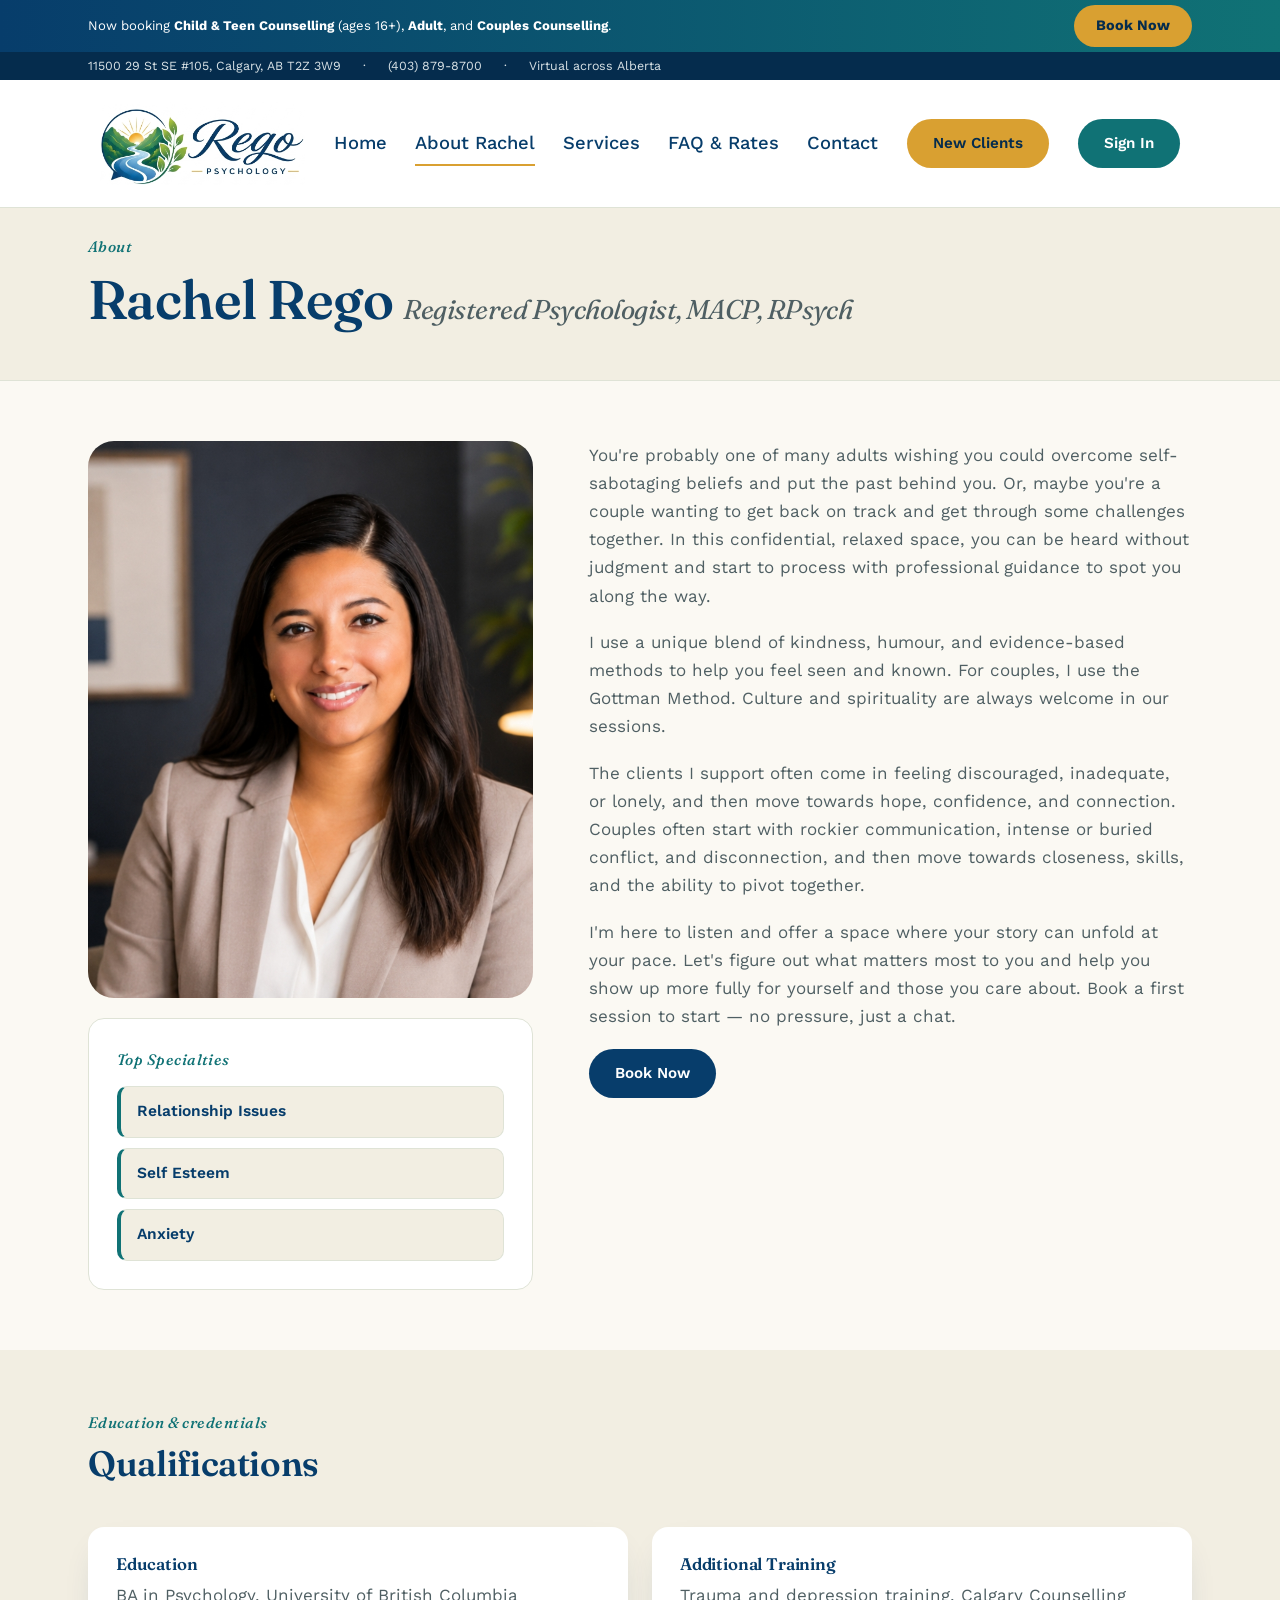
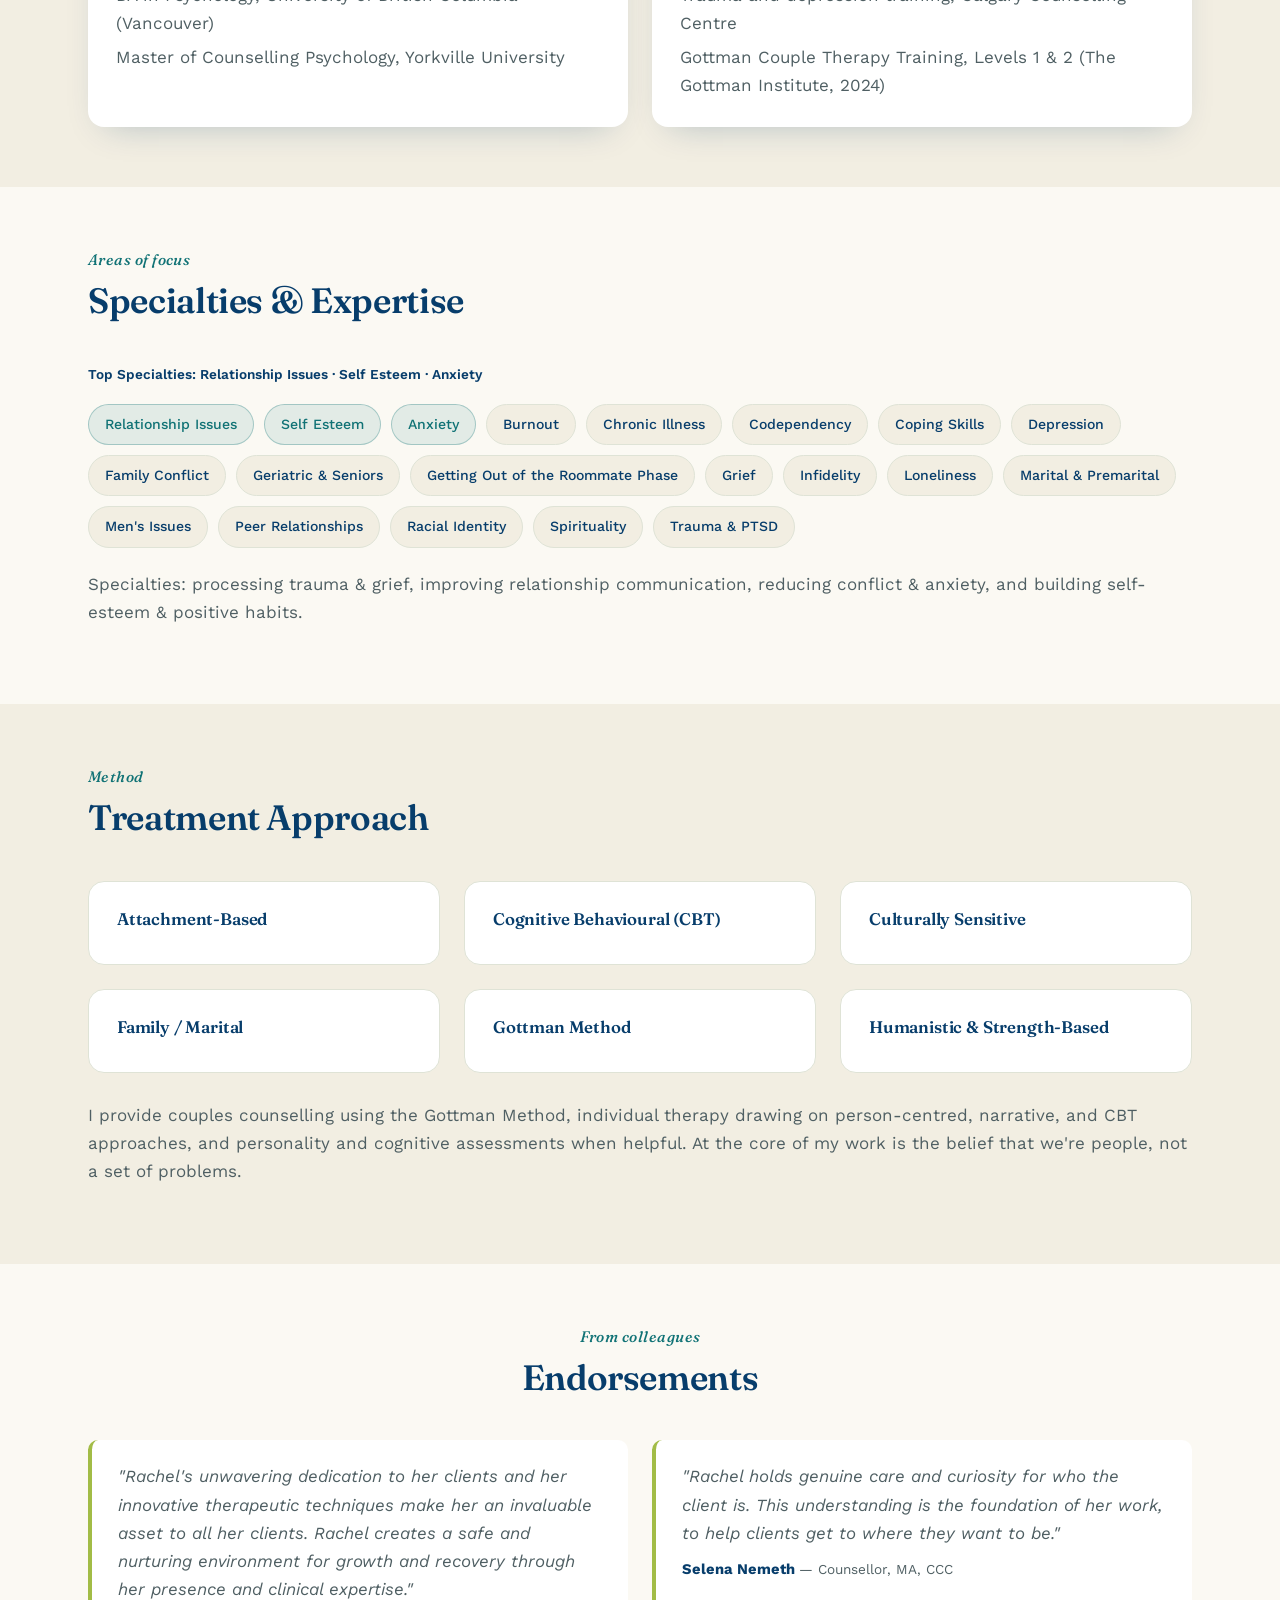
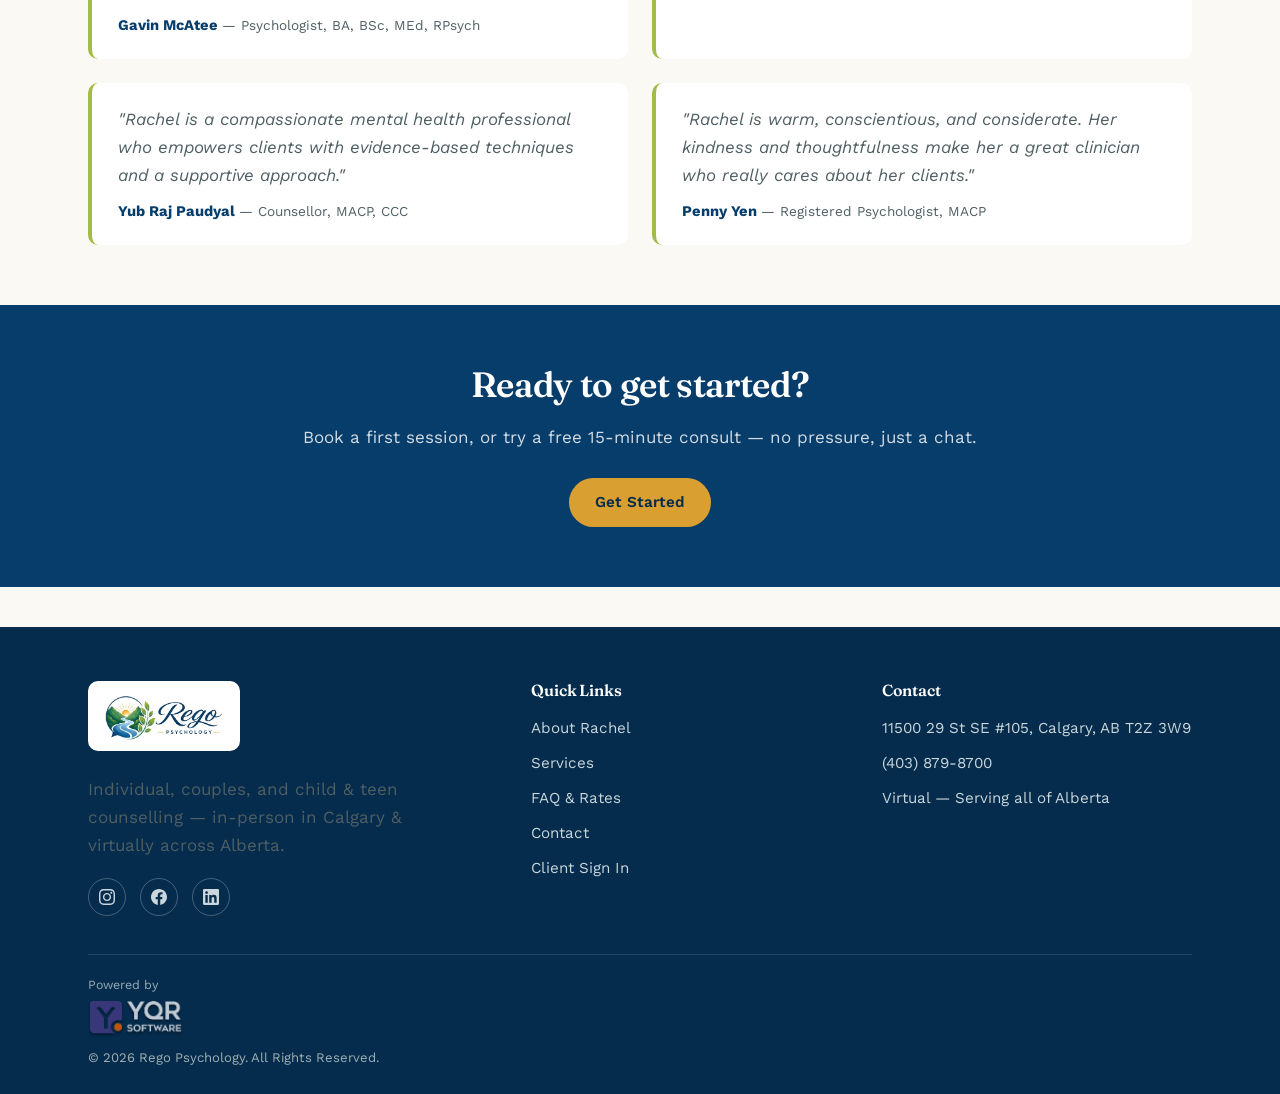
==== about.html @ 2c8594eb "Update About Rachel photo to new headshot" ====
﻿<!DOCTYPE html>
<html lang="en">
<head>
<meta charset="UTF-8">
<meta name="viewport" content="width=device-width, initial-scale=1.0">
<title>About Rachel Rego | Rego Psychology, Calgary</title>
<meta name="description" content="Meet Rachel Rego, Psychologist (MACP, RPsych) serving Alberta virtually — credentials, specialties, therapeutic approach, and client endorsements.">
<link rel="icon" type="image/png" sizes="32x32" href="assets-final/pego-monogram.png">
<link rel="apple-touch-icon" href="assets-final/pego-monogram.png">
<link rel="preconnect" href="https://fonts.googleapis.com">
<link href="https://fonts.googleapis.com/css2?family=Fraunces:ital,opsz,wght@0,9..144,300..700;1,9..144,400..600&family=Work+Sans:wght@400;500;600;700&display=swap" rel="stylesheet">
<link rel="stylesheet" href="styles.css">
</head>
<body>

<div class="book-bar">
  <div class="wrap">
    <span class="msg">Now booking <strong>Child & Teen Counselling</strong> (ages 16+), <strong>Adult</strong>, and <strong>Couples Counselling</strong>.</span>
    <a class="book-now" href="https://regopsychology.janeapp.com/#/child-teen-counselling" target="_blank" rel="noopener">Book Now</a>
  </div>
</div>

<div class="topbar">
  <div class="wrap">
    <div class="topbar-links">
      <span>11500 29 St SE #105, Calgary, AB T2Z 3W9</span><span>&middot;</span><span>(403) 879-8700</span><span>&middot;</span><span>Virtual across Alberta</span>
    </div>
  </div>
</div>

<header class="site-header">
  <div class="wrap">
    <a href="index.html"><img src="assets-final/logo-1.png" alt="Rego Psychology" class="logo-img"></a>
    <nav class="main-nav">
      <a href="index.html">Home</a>
      <a href="about.html" class="active">About Rachel</a>
      <a href="services.html">Services</a>
      <a href="faq.html">FAQ &amp; Rates</a>
      <a href="contact.html">Contact</a>
    </nav>
    <button class="hamburger" id="hamburger" aria-label="Open menu" aria-expanded="false"><span></span><span></span><span></span></button>
    <a href="https://regopsychology.janeapp.com/#/free-meet-greet" target="_blank" rel="noopener" class="btn btn-gold">New Clients</a>
    <a href="https://regopsychology.janeapp.com/login" target="_blank" rel="noopener" class="btn btn-teal">Sign In</a>
  </div>
<div class="mobile-menu" id="mobile-menu">
  <nav class="mobile-nav">
    <a href="index.html">Home</a>
    <a href="about.html" class="active">About Rachel</a>
    <a href="services.html">Services</a>
    <a href="faq.html">FAQ &amp; Rates</a>
    <a href="contact.html">Contact</a>
    <a href="https://regopsychology.janeapp.com/#/free-meet-greet" target="_blank" rel="noopener" class="btn btn-gold mobile-book">New Clients</a>
    <a href="https://regopsychology.janeapp.com/login" target="_blank" rel="noopener" class="btn btn-teal mobile-book">Sign In</a>
  </nav>
</div></header>

<section class="page-hero">
  <div class="wrap">
    <span class="eyebrow">About</span>
    <h1>Rachel Rego <span style="font-style: italic; font-weight: 400; font-size: 0.5em; color: var(--ink-soft);">Registered Psychologist, MACP, RPsych</span></h1>
  </div>
</section>

<section>
  <div class="wrap">
    <div class="about-grid" style="display: grid; grid-template-columns: 0.85fr 1.15fr; gap: 56px; align-items: start;">
      <div>
        <div class="hero-photo" style="aspect-ratio: 4/5;"><img src="assets-final/rachelheadshot.jpeg" alt="Rachel Rego, Psychologist"></div>
        <div class="card specialty-card" style="margin-top: 20px;">
          <p class="eyebrow" style="margin-bottom: 14px;">Top Specialties</p>
          <div class="specialty-list">
            <div class="specialty-item">Relationship Issues</div>
            <div class="specialty-item">Self Esteem</div>
            <div class="specialty-item">Anxiety</div>
          </div>
        </div>
      </div>
      <div>
        <p>You're probably one of many adults wishing you could overcome self-sabotaging beliefs and put the past behind you. Or, maybe you're a couple wanting to get back on track and get through some challenges together. In this confidential, relaxed space, you can be heard without judgment and start to process with professional guidance to spot you along the way.</p>
        <p>I use a unique blend of kindness, humour, and evidence-based methods to help you feel seen and known. For couples, I use the Gottman Method. Culture and spirituality are always welcome in our sessions.</p>
        <p>The clients I support often come in feeling discouraged, inadequate, or lonely, and then move towards hope, confidence, and connection. Couples often start with rockier communication, intense or buried conflict, and disconnection, and then move towards closeness, skills, and the ability to pivot together.</p>
        <p>I'm here to listen and offer a space where your story can unfold at your pace. Let's figure out what matters most to you and help you show up more fully for yourself and those you care about. Book a first session to start — no pressure, just a chat.</p>
        <a href="https://regopsychology.janeapp.com/#/free-meet-greet" target="_blank" rel="noopener" class="btn btn-navy">Book Now</a>
      </div>
    </div>
  </div>
</section>

<section class="tint">
  <div class="wrap">
    <div class="section-head">
      <span class="eyebrow">Education &amp; credentials</span>
      <h2>Qualifications</h2>
    </div>
    <div class="grid cols-2">
      <div class="card shadow">
        <h3 style="font-size: 1.05rem;">Education</h3>
        <p style="margin-bottom: 6px;">BA in Psychology, University of British Columbia (Vancouver)</p>
        <p style="margin-bottom: 0;">Master of Counselling Psychology, Yorkville University</p>
      </div>
      <div class="card shadow">
        <h3 style="font-size: 1.05rem;">Additional Training</h3>
        <p style="margin-bottom: 6px;">Trauma and depression training, Calgary Counselling Centre</p>
        <p style="margin-bottom: 0;">Gottman Couple Therapy Training, Levels 1 &amp; 2 (The Gottman Institute, 2024)</p>
      </div>
    </div>
  </div>
</section>

<section>
  <div class="wrap">
    <div class="section-head">
      <span class="eyebrow">Areas of focus</span>
      <h2>Specialties &amp; Expertise</h2>
    </div>
    <p class="form-note" style="margin-bottom: 18px; font-weight: 600; color: var(--navy);">Top Specialties: Relationship Issues &middot; Self Esteem &middot; Anxiety</p>
    <div class="pill-row">
      <span class="pill teal">Relationship Issues</span>
      <span class="pill teal">Self Esteem</span>
      <span class="pill teal">Anxiety</span>
      <span class="pill">Burnout</span>
      <span class="pill">Chronic Illness</span>
      <span class="pill">Codependency</span>
      <span class="pill">Coping Skills</span>
      <span class="pill">Depression</span>
      <span class="pill">Family Conflict</span>
      <span class="pill">Geriatric &amp; Seniors</span>
      <span class="pill">Getting Out of the Roommate Phase</span>
      <span class="pill">Grief</span>
      <span class="pill">Infidelity</span>
      <span class="pill">Loneliness</span>
      <span class="pill">Marital &amp; Premarital</span>
      <span class="pill">Men's Issues</span>
      <span class="pill">Peer Relationships</span>
      <span class="pill">Racial Identity</span>
      <span class="pill">Spirituality</span>
      <span class="pill">Trauma &amp; PTSD</span>
    </div>
    <p style="margin-top: 22px;">Specialties: processing trauma &amp; grief, improving relationship communication, reducing conflict &amp; anxiety, and building self-esteem &amp; positive habits.</p>
  </div>
</section>

<section class="tint">
  <div class="wrap">
    <div class="section-head">
      <span class="eyebrow">Method</span>
      <h2>Treatment Approach</h2>
    </div>
    <div class="grid cols-3" style="margin-bottom: 28px;">
      <div class="card"><h3 style="font-size: 1.05rem;">Attachment-Based</h3></div>
      <div class="card"><h3 style="font-size: 1.05rem;">Cognitive Behavioural (CBT)</h3></div>
      <div class="card"><h3 style="font-size: 1.05rem;">Culturally Sensitive</h3></div>
      <div class="card"><h3 style="font-size: 1.05rem;">Family / Marital</h3></div>
      <div class="card"><h3 style="font-size: 1.05rem;">Gottman Method</h3></div>
      <div class="card"><h3 style="font-size: 1.05rem;">Humanistic &amp; Strength-Based</h3></div>
    </div>
    <p>I provide couples counselling using the Gottman Method, individual therapy drawing on person-centred, narrative, and CBT approaches, and personality and cognitive assessments when helpful. At the core of my work is the belief that we're people, not a set of problems.</p>
  </div>
</section>

<section>
  <div class="wrap">
    <div class="section-head center">
      <span class="eyebrow">From colleagues</span>
      <h2>Endorsements</h2>
    </div>
    <div class="grid cols-2">
      <div class="endorsement">
        <p>"Rachel's unwavering dedication to her clients and her innovative therapeutic techniques make her an invaluable asset to all her clients. Rachel creates a safe and nurturing environment for growth and recovery through her presence and clinical expertise."</p>
        <div class="who">Gavin McAtee <span class="role">— Psychologist, BA, BSc, MEd, RPsych</span></div>
      </div>
      <div class="endorsement">
        <p>"Rachel holds genuine care and curiosity for who the client is. This understanding is the foundation of her work, to help clients get to where they want to be."</p>
        <div class="who">Selena Nemeth <span class="role">— Counsellor, MA, CCC</span></div>
      </div>
      <div class="endorsement">
        <p>"Rachel is a compassionate mental health professional who empowers clients with evidence-based techniques and a supportive approach."</p>
        <div class="who">Yub Raj Paudyal <span class="role">— Counsellor, MACP, CCC</span></div>
      </div>
      <div class="endorsement">
        <p>"Rachel is warm, conscientious, and considerate. Her kindness and thoughtfulness make her a great clinician who really cares about her clients."</p>
        <div class="who">Penny Yen <span class="role">— Registered Psychologist, MACP</span></div>
      </div>
    </div>
  </div>
</section>

<section class="navy">
  <div class="wrap">
    <div class="callout" style="background: transparent; padding: 0;">
      <h2>Ready to get started?</h2>
      <p>Book a first session, or try a free 15-minute consult — no pressure, just a chat.</p>
      <a href="https://regopsychology.janeapp.com/#/free-meet-greet" target="_blank" rel="noopener" class="btn btn-gold" style="margin-top: 8px;">Get Started</a>
    </div>
  </div>
</section>

<footer class="site-footer">
  <div class="wrap">
    <div class="grid">
      <div>
        <div class="foot-logo-wrap"><img src="assets-final/logo-1.png" alt="Rego Psychology" class="foot-logo-img"></div>
        <p style="max-width: 32ch;">Individual, couples, and child &amp; teen counselling — in-person in Calgary &amp; virtually across Alberta.</p>
        <div class="social-row">
          <a href="#" aria-label="Instagram"><svg xmlns="http://www.w3.org/2000/svg" viewBox="0 0 24 24" fill="currentColor" width="16" height="16" aria-hidden="true"><path d="M12 2.163c3.204 0 3.584.012 4.85.07 3.252.148 4.771 1.691 4.919 4.919.058 1.265.069 1.645.069 4.849 0 3.205-.012 3.584-.069 4.849-.149 3.225-1.664 4.771-4.919 4.919-1.266.058-1.644.07-4.85.07-3.204 0-3.584-.012-4.849-.07-3.26-.149-4.771-1.699-4.919-4.92-.058-1.265-.07-1.644-.07-4.849 0-3.204.013-3.583.07-4.849.149-3.227 1.664-4.771 4.919-4.919 1.266-.057 1.645-.069 4.849-.069zm0-2.163c-3.259 0-3.667.014-4.947.072-4.358.2-6.78 2.618-6.98 6.98-.059 1.281-.073 1.689-.073 4.948 0 3.259.014 3.668.072 4.948.2 4.358 2.618 6.78 6.98 6.98 1.281.058 1.689.072 4.948.072 3.259 0 3.668-.014 4.948-.072 4.354-.2 6.782-2.618 6.979-6.98.059-1.28.073-1.689.073-4.948 0-3.259-.014-3.667-.072-4.947-.196-4.354-2.617-6.78-6.979-6.98-1.281-.059-1.69-.073-4.949-.073zm0 5.838c-3.403 0-6.162 2.759-6.162 6.162s2.759 6.163 6.162 6.163 6.162-2.759 6.162-6.163c0-3.403-2.759-6.162-6.162-6.162zm0 10.162c-2.209 0-4-1.79-4-4 0-2.209 1.791-4 4-4s4 1.791 4 4c0 2.21-1.791 4-4 4zm6.406-11.845c-.796 0-1.441.645-1.441 1.44s.645 1.44 1.441 1.44c.795 0 1.439-.645 1.439-1.44s-.644-1.44-1.439-1.44z"/></svg></a>
          <a href="#" aria-label="Facebook"><svg xmlns="http://www.w3.org/2000/svg" viewBox="0 0 24 24" fill="currentColor" width="16" height="16" aria-hidden="true"><path d="M24 12.073c0-6.627-5.373-12-12-12s-12 5.373-12 12c0 5.99 4.388 10.954 10.125 11.854v-8.385H7.078v-3.47h3.047V9.43c0-3.007 1.792-4.669 4.533-4.669 1.312 0 2.686.235 2.686.235v2.953H15.83c-1.491 0-1.956.925-1.956 1.874v2.25h3.328l-.532 3.47h-2.796v8.385C19.612 23.027 24 18.062 24 12.073z"/></svg></a>
          <a href="https://www.linkedin.com/in/rachel-rego-861340133/" aria-label="LinkedIn"><svg xmlns="http://www.w3.org/2000/svg" viewBox="0 0 24 24" fill="currentColor" width="16" height="16" aria-hidden="true"><path d="M20.447 20.452h-3.554v-5.569c0-1.328-.027-3.037-1.852-3.037-1.853 0-2.136 1.445-2.136 2.939v5.667H9.351V9h3.414v1.561h.046c.477-.9 1.637-1.85 3.37-1.85 3.601 0 4.267 2.37 4.267 5.455v6.286zM5.337 7.433c-1.144 0-2.063-.926-2.063-2.065 0-1.138.92-2.063 2.063-2.063 1.14 0 2.064.925 2.064 2.063 0 1.139-.925 2.065-2.064 2.065zm1.782 13.019H3.555V9h3.564v11.452zM22.225 0H1.771C.792 0 0 .774 0 1.729v20.542C0 23.227.792 24 1.771 24h20.451C23.2 24 24 23.227 24 22.271V1.729C24 .774 23.2 0 22.222 0h.003z"/></svg></a>
        </div>
      </div>
      <div>
        <h4>Quick Links</h4>
        <ul>
          <li><a href="about.html">About Rachel</a></li>
          <li><a href="services.html">Services</a></li>
          <li><a href="faq.html">FAQ &amp; Rates</a></li>
          <li><a href="contact.html">Contact</a></li>
          <li><a href="https://regopsychology.janeapp.com/login" target="_blank" rel="noopener">Client Sign In</a></li>
        </ul>
      </div>
      <div>
        <h4>Contact</h4>
        <ul>
          <li></li>
          <li>11500 29 St SE #105, Calgary, AB T2Z 3W9</li><li>(403) 879-8700</li><li>Virtual — Serving all of Alberta</li>
        </ul>
      </div>
    </div>
    <div class="footer-bottom">
      <a href="https://yqrsoftware.ca/" target="_blank" rel="noopener" class="powered-by-inline">Powered by <img src="assets-final/yqr-logo.png" alt="YQR Software"></a>
      <div class="footer-legal"><span>© 2026 Rego Psychology. All Rights Reserved.</span></div>
    </div>
  </div>
</footer>

<script>
(function(){
  var btn = document.getElementById('hamburger');
  var menu = document.getElementById('mobile-menu');
  if (!btn || !menu) return;
  btn.addEventListener('click', function(){
    var open = menu.classList.toggle('open');
    btn.classList.toggle('open', open);
    btn.setAttribute('aria-expanded', open);
  });
  menu.querySelectorAll('a').forEach(function(a){
    a.addEventListener('click', function(){
      menu.classList.remove('open');
      btn.classList.remove('open');
      btn.setAttribute('aria-expanded', false);
    });
  });
  document.addEventListener('click', function(e){
    if (!menu.contains(e.target) && !btn.contains(e.target)) {
      menu.classList.remove('open');
      btn.classList.remove('open');
      btn.setAttribute('aria-expanded', false);
    }
  });
})();
</script>
</body>
</html>
---- styles.css ----
/* ===========================================================
   Rego Psychology — Stylesheet v2
   Brand palette (sampled from official brand sheet):
   Navy #073D6B · Teal #107275 · Forest #358153 · Olive #A2BC46 · Gold #D9A031
   Mark: mountain / river / sunrise emblem + leaf sprig
   Type: Fraunces (display, echoes the script wordmark) + Work Sans (body/UI)
   =========================================================== */

:root {
  --navy: #073D6B;
  --navy-deep: #052C4D;
  --teal: #107275;
  --forest: #358153;
  --forest-deep: #2A6B43;
  --olive: #A2BC46;
  --gold: #D9A031;
  --cream: #FBF9F3;
  --cream-deep: #F2EEE2;
  --card: #FFFFFF;
  --ink: #1C2B30;
  --ink-soft: #4F5F63;
  --line: #DFE3D6;
  --radius-lg: 26px;
  --radius-md: 16px;
  --radius-sm: 10px;
  --shadow: 0 14px 34px -18px rgba(7, 61, 107, 0.30);
  --maxw: 1160px;
}

* { box-sizing: border-box; }
html { scroll-behavior: smooth; }

body {
  margin: 0;
  background: var(--cream);
  color: var(--ink);
  font-family: 'Work Sans', -apple-system, BlinkMacSystemFont, 'Segoe UI', sans-serif;
  font-size: 17px;
  line-height: 1.65;
  -webkit-font-smoothing: antialiased;
}

h1, h2, h3, h4 {
  font-family: 'Fraunces', Georgia, 'Times New Roman', serif;
  color: var(--navy);
  font-weight: 600;
  line-height: 1.15;
  margin: 0 0 0.5em;
  letter-spacing: -0.01em;
}

h1 { font-size: clamp(2.3rem, 4.8vw, 3.4rem); font-weight: 580; }
h2 { font-size: clamp(1.65rem, 3vw, 2.2rem); }
h3 { font-size: 1.25rem; }

p { margin: 0 0 1.1em; color: var(--ink-soft); }
a { color: var(--forest-deep); text-decoration: none; }
img { max-width: 100%; display: block; }

.wrap { max-width: var(--maxw); margin: 0 auto; padding: 0 28px; }

/* ---------- Ink underline signature (echoes the script wordmark flourish) ---------- */
.ink-mark { position: relative; display: inline-block; }
.ink-mark svg { position: absolute; left: -2%; bottom: -0.2em; width: 104%; height: 0.3em; overflow: visible; }
.ink-mark path { fill: none; stroke: var(--gold); stroke-width: 6; stroke-linecap: round; }

.eyebrow {
  font-family: 'Fraunces', serif;
  font-style: italic;
  font-weight: 500;
  color: var(--teal);
  font-size: 0.95rem;
  letter-spacing: 0.03em;
  display: block;
  margin-bottom: 0.6em;
}

/* ---------- Top booking bar ---------- */
.book-bar {
  background: linear-gradient(90deg, var(--navy) 0%, var(--teal) 100%);
  color: #fff;
}
.book-bar .wrap {
  display: flex;
  align-items: center;
  justify-content: space-between;
  gap: 16px;
  padding: 10px 28px;
  flex-wrap: wrap;
}
.book-bar .wrap { padding-top: 5px; padding-bottom: 5px; }
.book-bar .msg { font-size: 0.82rem; }
.book-bar .msg strong { color: #fff; }
.book-bar a.book-now {
  background: var(--gold);
  color: var(--navy-deep);
  font-weight: 700;
  padding: 9px 22px;
  border-radius: 999px;
  font-size: 0.9rem;
  white-space: nowrap;
}
.book-bar a.book-now:hover { background: #E8B450; }

/* ---------- Sub utility bar ---------- */
.topbar { background: var(--navy-deep); color: #D9E2E6; font-size: 0.78rem; }
.topbar .wrap { display: flex; flex-wrap: wrap; gap: 8px 28px; justify-content: space-between; align-items: center; padding-top: 4px; padding-bottom: 4px; }
.topbar a { color: #D9E2E6; opacity: 0.92; }
.topbar a:hover { opacity: 1; text-decoration: underline; }
.topbar .wrap > a { font-size: 0.96rem; font-weight: 600; opacity: 1; text-decoration: underline; }
.topbar .wrap > a:hover { opacity: 0.8; }
.topbar-links { display: flex; gap: 22px; flex-wrap: wrap; }

/* ---------- Header / Nav ---------- */
header.site-header { background: #fff; border-bottom: 1px solid var(--line); position: sticky; top: 0; z-index: 50; }
header.site-header .wrap { display: flex; align-items: center; justify-content: space-between; padding-top: 22px; padding-bottom: 22px; gap: 16px; padding-left: 40px; padding-right: 40px; flex-wrap: nowrap; }
nav.main-nav { gap: 20px; flex-wrap: nowrap; flex-shrink: 1; min-width: 0; }
.logo-img { height: 83px; width: auto; }

nav.main-nav { display: flex; gap: 28px; align-items: center; flex-wrap: wrap; }
nav.main-nav a { color: var(--navy); font-weight: 500; font-size: 1.15rem; padding: 6px 0; border-bottom: 2px solid transparent; transition: border-color 0.2s; }
nav.main-nav a:hover, nav.main-nav a.active { border-color: var(--gold); }

.btn {
  display: inline-block;
  background: var(--forest);
  color: #fff !important;
  padding: 12px 26px;
  border-radius: 999px;
  font-weight: 600;
  font-size: 0.95rem;
  transition: background 0.2s, transform 0.15s;
  border: none;
  cursor: pointer;
}
.btn:hover { background: var(--forest-deep); transform: translateY(-1px); }
.btn.btn-gold { background: var(--gold); color: var(--navy-deep) !important; }
.btn.btn-gold:hover { background: #E8B450; }
.btn.btn-navy { background: var(--navy); }
.btn.btn-navy:hover { background: var(--navy-deep); }
.btn.btn-ghost { background: transparent; color: var(--navy) !important; border: 1.5px solid var(--navy); }
.btn.btn-ghost:hover { background: var(--navy); color: #fff !important; }
.btn.btn-teal { background: var(--teal); color: #fff !important; }
.btn.btn-teal:hover { background: #0D5F62; }
.btn.btn-sm { padding: 8px 18px; font-size: 0.84rem; }

/* ---------- Hero ---------- */
.hero {
  padding: 72px 0 60px;
  background:
    radial-gradient(circle at 88% 10%, rgba(217,160,49,0.12), transparent 55%),
    radial-gradient(circle at 4% 90%, rgba(16,114,117,0.10), transparent 50%),
    var(--cream);
}
.hero .wrap { display: grid; grid-template-columns: 1.1fr 0.9fr; gap: 56px; align-items: center; }
.hero-logo { width: 220px; margin-bottom: 18px; display: block; }
.hero-copy p.lead { font-size: 1.16rem; max-width: 48ch; }
.hero-actions { display: flex; gap: 16px; margin-top: 26px; flex-wrap: wrap; }
.hero-photo {
  aspect-ratio: 4/5;
  border-radius: var(--radius-lg);
  overflow: hidden;
}
.hero-photo img {
  width: 100%; height: 100%;
  object-fit: cover; object-position: center top;
  display: block;
}

/* ---------- Sections ---------- */
section { padding: 60px 0; }
section.tint { background: var(--cream-deep); }
section.navy { background: var(--navy); }
section.navy h2, section.navy h3 { color: #fff; }
section.navy p { color: rgba(255,255,255,0.82); }
.section-head { max-width: 660px; margin-bottom: 42px; }
.section-head.center { margin-left: auto; margin-right: auto; text-align: center; }

/* ---------- Cards / grids ---------- */
.grid { display: grid; gap: 24px; }
.grid.cols-3 { grid-template-columns: repeat(3, 1fr); }
.grid.cols-2 { grid-template-columns: repeat(2, 1fr); }
.grid.cols-4 { grid-template-columns: repeat(4, 1fr); }

.card { background: var(--card); border-radius: var(--radius-md); padding: 28px; border: 1px solid var(--line); }
.card.shadow { box-shadow: var(--shadow); border: none; }
.card h3 { margin-bottom: 0.4em; }
.card .icon-dot {
  width: 44px; height: 44px; border-radius: 50%;
  background: var(--cream-deep);
  display: flex; align-items: center; justify-content: center;
  margin-bottom: 16px; font-size: 1.3rem;
}

.pill-row { display: flex; flex-wrap: wrap; gap: 10px; }
.pill { background: var(--cream-deep); border: 1px solid var(--line); color: var(--navy); padding: 8px 16px; border-radius: 999px; font-size: 0.88rem; font-weight: 500; }
.pill.teal { background: rgba(16,114,117,0.10); border-color: rgba(16,114,117,0.3); color: var(--teal); }
.pill.gold { background: rgba(217,160,49,0.12); border-color: rgba(217,160,49,0.35); color: #9A741F; }

/* ---------- Quote / callout ---------- */
.callout { background: var(--navy); color: #EAF1F3; border-radius: var(--radius-lg); padding: 46px; text-align: center; }
.callout h2 { color: #fff; }
.callout p { color: rgba(234,241,243,0.85); }

/* ---------- Booking service cards (JaneApp) ---------- */
.service-card {
  background: var(--card);
  border: 1px solid var(--line);
  border-radius: var(--radius-md);
  padding: 30px;
  display: flex;
  flex-direction: column;
  gap: 14px;
}
.service-card .top { display: flex; justify-content: space-between; align-items: flex-start; gap: 14px; }
.service-card .price {
  background: var(--cream-deep);
  color: var(--navy);
  font-weight: 700;
  font-size: 0.88rem;
  padding: 7px 14px;
  border-radius: 999px;
  white-space: nowrap;
}
.service-card .duration { font-size: 0.85rem; color: var(--ink-soft); margin-top: 2px; }

/* ---------- Steps ---------- */
.steps { display: grid; gap: 20px; }
.step { display: flex; gap: 20px; background: var(--card); border: 1px solid var(--line); border-radius: var(--radius-md); padding: 24px 28px; align-items: flex-start; }
.step .step-mark { font-family: 'Fraunces', serif; font-style: italic; font-size: 1.5rem; color: var(--gold); flex-shrink: 0; width: 36px; }

/* ---------- FAQ accordion ---------- */
details.faq { background: var(--card); border: 1px solid var(--line); border-radius: var(--radius-md); padding: 6px 26px; margin-bottom: 14px; }
details.faq summary {
  cursor: pointer; font-family: 'Fraunces', serif; font-weight: 600; font-size: 1.06rem; color: var(--navy);
  padding: 18px 0; list-style: none; display: flex; justify-content: space-between; align-items: center; gap: 16px;
}
details.faq summary::-webkit-details-marker { display: none; }
details.faq summary::after { content: "+"; font-size: 1.5rem; color: var(--gold); flex-shrink: 0; transition: transform 0.2s; }
details.faq[open] summary::after { content: "–"; }
details.faq .faq-body { padding-bottom: 20px; color: var(--ink-soft); }

/* ---------- Photo cards ---------- */
.card-photo { padding: 0; overflow: hidden; }
.card-img { width: 100%; height: 180px; object-fit: cover; display: block; }
.card-photo .card-body { padding: 22px; }

/* ---------- Specialty card ---------- */
.specialty-list { display: flex; flex-direction: column; gap: 10px; }
.specialty-item { background: var(--cream-deep); border: 1px solid var(--line); border-left: 4px solid var(--teal); border-radius: var(--radius-sm); padding: 12px 16px; font-weight: 600; color: var(--navy); font-size: 0.97rem; }

/* ---------- Rate table ---------- */
.rate-table { width: 100%; border-collapse: collapse; background: var(--card); border-radius: var(--radius-md); overflow: hidden; border: 1px solid var(--line); }
.rate-table th, .rate-table td { text-align: left; padding: 15px 22px; border-bottom: 1px solid var(--line); }
.rate-table th { font-family: 'Fraunces', serif; color: var(--navy); background: var(--cream-deep); font-size: 0.93rem; }
.rate-table tr:last-child td { border-bottom: none; }
.rate-table td.amount { font-weight: 700; color: var(--teal); white-space: nowrap; }
.rate-table td.rate-cta { text-align: right; white-space: nowrap; padding-top: 10px; padding-bottom: 10px; }

/* ---------- Insurance logos row ---------- */
.insurance-row { display: flex; flex-wrap: wrap; gap: 12px; }
.insurance-chip { background: var(--card); border: 1px solid var(--line); padding: 10px 18px; border-radius: var(--radius-sm); font-size: 0.88rem; font-weight: 600; color: var(--navy); }

/* ---------- Endorsements ---------- */
.endorsement { background: var(--card); border-left: 4px solid var(--olive); border-radius: var(--radius-sm); padding: 22px 26px; }
.endorsement p { font-style: italic; margin-bottom: 10px; }
.endorsement .who { font-weight: 700; color: var(--navy); font-style: normal; font-size: 0.92rem; }
.endorsement .role { font-weight: 400; color: var(--ink-soft); font-size: 0.85rem; }

/* ---------- Contact ---------- */
.contact-grid { display: grid; grid-template-columns: 1fr 1.2fr; gap: 48px; align-items: start; }
.contact-info .item { margin-bottom: 24px; }
.contact-info .item .label { font-family: 'Fraunces', serif; color: var(--navy); font-weight: 600; display: block; margin-bottom: 4px; }
.form-note { font-size: 0.85rem; color: var(--ink-soft); }
.contact-form { display: flex; flex-direction: column; gap: 14px; margin-top: 10px; }
.contact-form .form-row { display: grid; grid-template-columns: 1fr 1fr; gap: 14px; }
.contact-form .form-group { display: flex; flex-direction: column; gap: 5px; }
.contact-form label { font-size: 0.85rem; font-weight: 600; color: var(--navy); }
.contact-form input, .contact-form textarea { border: 1.5px solid var(--line); border-radius: var(--radius-sm); padding: 10px 14px; font-family: inherit; font-size: 0.95rem; color: var(--ink); background: var(--card); transition: border-color 0.2s; resize: vertical; }
.contact-form input:focus, .contact-form textarea:focus { outline: none; border-color: var(--teal); }
.contact-form input::placeholder, .contact-form textarea::placeholder { color: var(--ink-soft); }

/* ---------- Footer ---------- */
footer.site-footer { background: var(--navy-deep); color: #C9D6DA; padding: 54px 0 26px; margin-top: 40px; }
footer.site-footer .grid { grid-template-columns: 1.3fr 1fr 1fr; gap: 40px; margin-bottom: 38px; }
footer.site-footer h4 { color: #fff; font-size: 1rem; margin-bottom: 16px; }
footer.site-footer a { color: #C9D6DA; }
footer.site-footer a:hover { color: #fff; text-decoration: underline; }
footer.site-footer ul { list-style: none; padding: 0; margin: 0; }
footer.site-footer li { margin-bottom: 10px; font-size: 0.95rem; }
.powered-by-inline { display: inline-flex; flex-direction: column; align-items: flex-start; gap: 5px; color: #9FB0B5; font-size: 0.78rem; opacity: 0.75; transition: opacity 0.2s; }
.powered-by-inline:hover { opacity: 1; }
.powered-by-inline img { height: 36px; width: auto; border-radius: 4px; }
.footer-bottom { border-top: 1px solid rgba(255,255,255,0.12); padding-top: 20px; font-size: 0.82rem; color: #9FB0B5; display: flex; flex-direction: column; gap: 10px; }
.footer-legal { display: flex; justify-content: space-between; flex-wrap: wrap; gap: 10px; }
.foot-logo-wrap { display: inline-block; background: #fff; border-radius: var(--radius-sm); border: 1px solid rgba(255,255,255,0.2); padding: 10px 16px; margin-bottom: 16px; }
.foot-logo-img { height: 48px; width: auto; display: block; }
.social-row { display: flex; gap: 14px; margin-top: 14px; }
.social-row a { width: 38px; height: 38px; border: 1px solid rgba(255,255,255,0.25); border-radius: 50%; display: flex; align-items: center; justify-content: center; }
.social-row a:hover { background: rgba(255,255,255,0.12); }

/* ---------- Page hero (non-home) ---------- */
.page-hero { padding: 26px 0 22px; background: var(--cream-deep); border-bottom: 1px solid var(--line); }
.page-hero p.lead { max-width: 62ch; font-size: 1.06rem; }

/* ---------- Hamburger & Mobile Menu ---------- */
.hamburger { display: none; flex-direction: column; justify-content: space-between; width: 28px; height: 20px; background: none; border: none; cursor: pointer; padding: 0; flex-shrink: 0; }
.hamburger span { display: block; height: 2px; width: 100%; background: var(--navy); border-radius: 2px; transition: transform 0.25s, opacity 0.2s; transform-origin: center; }
.hamburger.open span:nth-child(1) { transform: translateY(9px) rotate(45deg); }
.hamburger.open span:nth-child(2) { opacity: 0; }
.hamburger.open span:nth-child(3) { transform: translateY(-9px) rotate(-45deg); }

.mobile-menu { display: none; background: #fff; border-top: 1px solid var(--line); box-shadow: 0 8px 24px -8px rgba(7,61,107,0.15); }
.mobile-menu.open { display: block; }
.mobile-nav { display: flex; flex-direction: column; padding: 16px 20px 20px; gap: 4px; }
.mobile-nav a { color: var(--navy); font-weight: 500; font-size: 1.05rem; padding: 12px 8px; border-bottom: 1px solid var(--line); }
.mobile-nav a:last-child { border-bottom: none; }
.mobile-nav a.active { color: var(--teal); font-weight: 600; }
.mobile-nav .mobile-book { margin-top: 12px; text-align: center; border-bottom: none; border-radius: 999px; }

/* ---------- Responsive ---------- */
@media (max-width: 900px) {
  .hero .wrap { grid-template-columns: 1fr; }
  .hero-photo { order: -1; max-width: 320px; margin: 0 auto; }
  .grid.cols-3, .grid.cols-4 { grid-template-columns: 1fr 1fr; }
  .contact-grid { grid-template-columns: 1fr; }
  footer.site-footer .grid { grid-template-columns: 1fr; gap: 26px; }
}
@media (max-width: 680px) {
  nav.main-nav { display: none; }
  .hamburger { display: flex; }
  header.site-header .wrap > .btn-gold,
  header.site-header .wrap > .btn-teal { display: none; }
  .topbar-links { gap: 12px 18px; }
  .grid.cols-3, .grid.cols-4, .grid.cols-2 { grid-template-columns: 1fr; }
  .callout { padding: 30px 22px; }
  header.site-header .wrap { flex-wrap: nowrap; }
  .book-bar .wrap { justify-content: center; text-align: center; }
  .service-card .top { flex-direction: column; }
}

/* ---------- iPhone / small mobile ---------- */
@media (max-width: 480px) {
  /* Topbar */
  .topbar { font-size: 0.72rem; }
  .topbar .wrap { padding-top: 3px; padding-bottom: 3px; gap: 6px; }

  /* Book bar */
  .book-bar .wrap { flex-direction: column; align-items: center; gap: 8px; padding-top: 8px; padding-bottom: 8px; }
  .book-bar .msg { text-align: center; font-size: 0.78rem; }

  /* Header */
  header.site-header .wrap { padding-left: 16px; padding-right: 16px; padding-top: 12px; padding-bottom: 12px; }
  .logo-img { height: 56px; }
  .btn.btn-gold { padding: 9px 14px; font-size: 0.82rem; white-space: nowrap; }

  /* General layout */
  .wrap { padding: 0 16px; }
  section { padding: 40px 0; }

  /* Hero */
  .hero { padding: 36px 0; }
  .hero-photo { max-width: 280px; }
  .hero-actions { flex-direction: column; }
  .hero-actions .btn { text-align: center; width: 100%; }
  .hero-logo { width: 160px; }

  /* Cards */
  .card-img { height: 160px; }

  /* About grid */
  .about-grid { grid-template-columns: 1fr !important; gap: 28px !important; }
  .hero-photo { max-width: 100% !important; }

  /* Rates table — hide CTA column, allow horizontal scroll */
  .rate-table { display: block; overflow-x: auto; -webkit-overflow-scrolling: touch; }
  .rate-table td.rate-cta, .rate-table th:last-child { display: none; }

  /* Contact form */
  .contact-form .form-row { grid-template-columns: 1fr; }

  /* Page hero */
  .page-hero { padding: 18px 0 16px; }

  /* Footer */
  .footer-bottom { flex-direction: column; text-align: center; gap: 6px; }
  .foot-logo-img { height: 38px; }

  /* Buttons — larger touch targets */
  .btn { min-height: 44px; display: inline-flex; align-items: center; justify-content: center; }
}

@media (prefers-reduced-motion: reduce) {
  html { scroll-behavior: auto; }
  .btn { transition: none; }
}
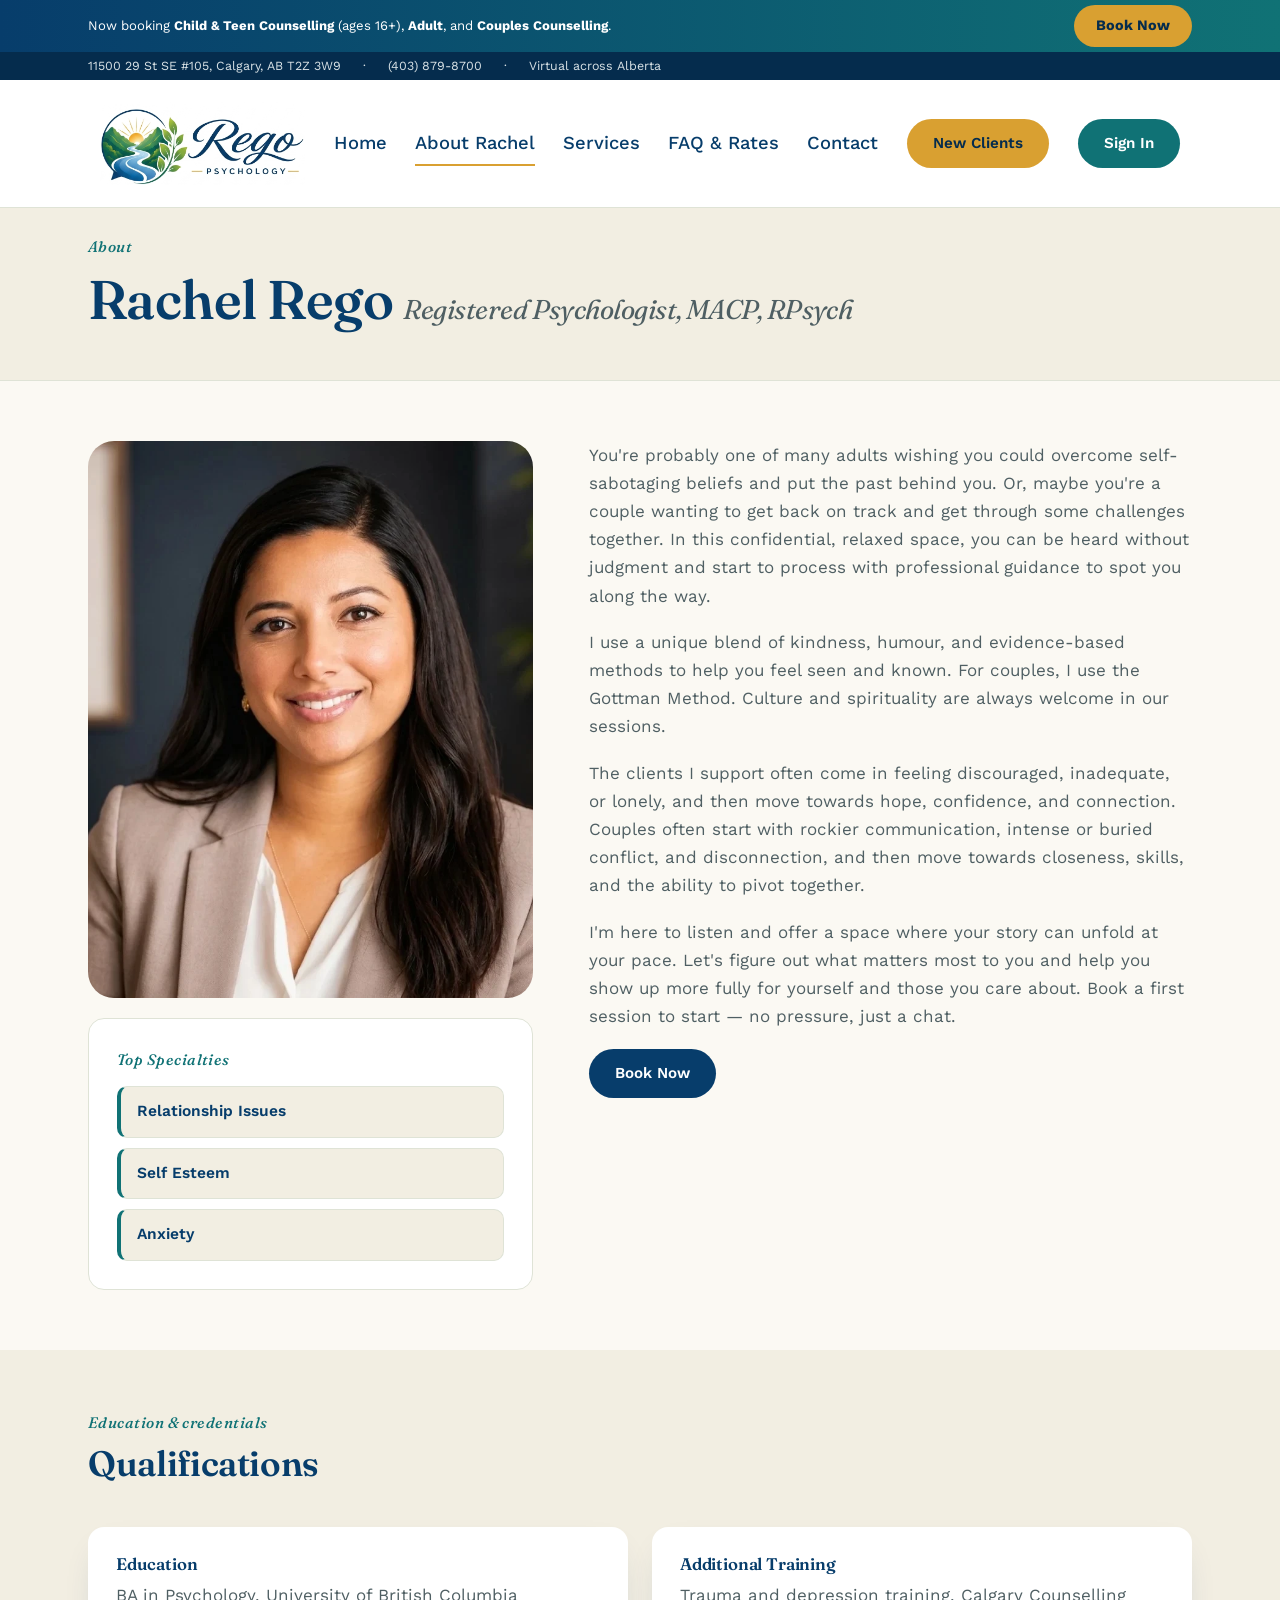
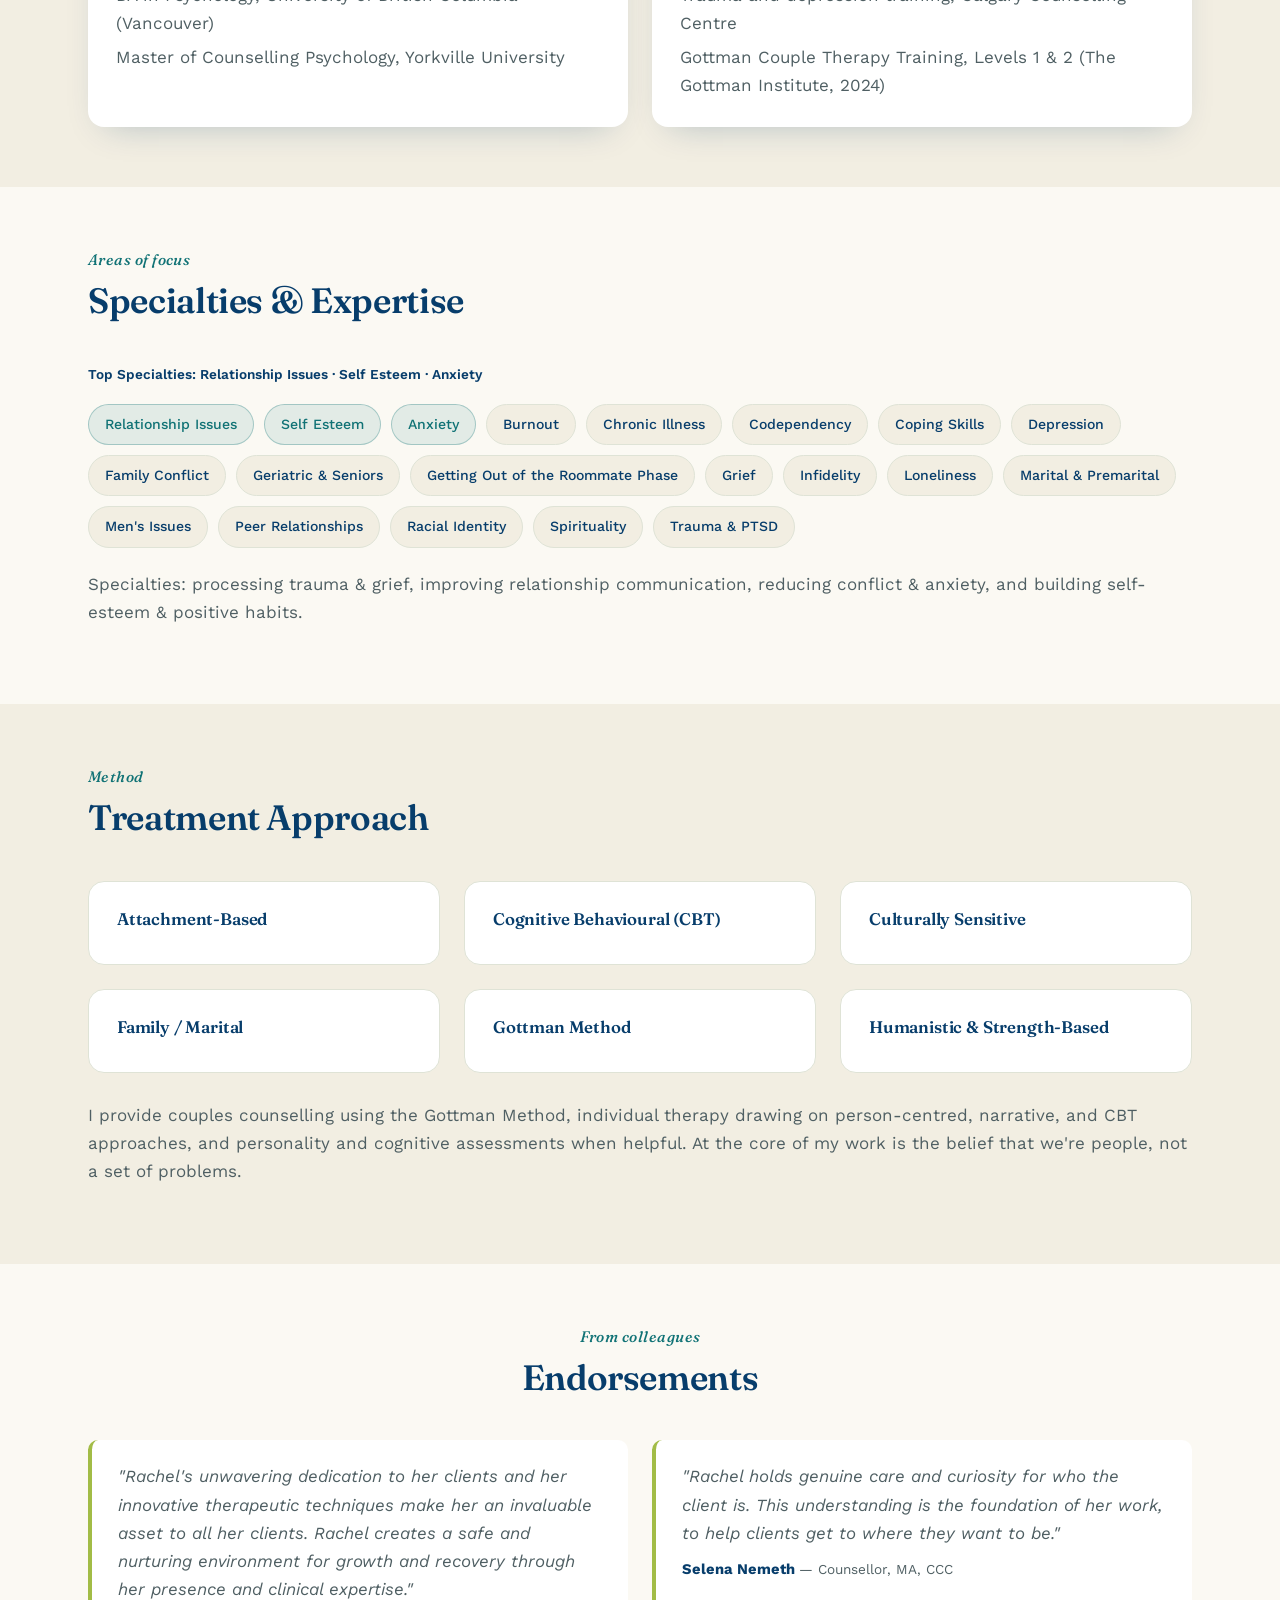
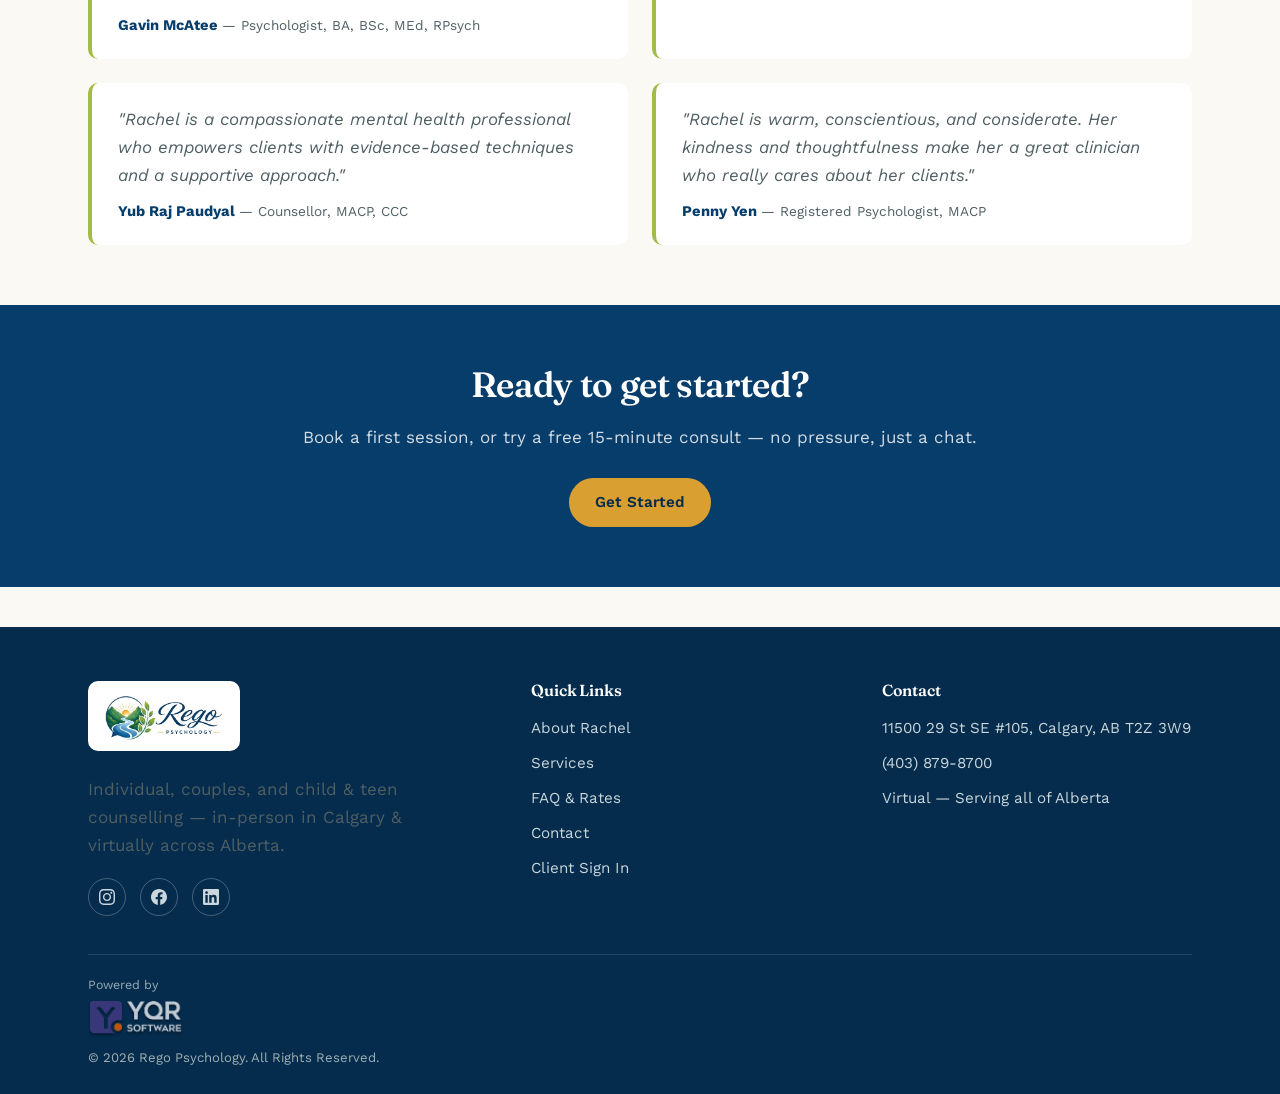
==== commit 228bcf26: "Replace Rachel headshot with new photo on home and About pages Co-Authored-By: Claude Opus 5.5 <nore" ====
--- a/about.html
+++ b/about.html
@@ -65,7 +65,7 @@
   <div class="wrap">
     <div class="about-grid" style="display: grid; grid-template-columns: 0.85fr 1.15fr; gap: 56px; align-items: start;">
       <div>
-        <div class="hero-photo" style="aspect-ratio: 4/5;"><img src="assets-final/rachelheadshot.jpeg" alt="Rachel Rego, Psychologist"></div>
+        <div class="hero-photo" style="aspect-ratio: 4/5;"><img src="assets-final/rachel-headshot.webp" alt="Rachel Rego, Psychologist"></div>
         <div class="card specialty-card" style="margin-top: 20px;">
           <p class="eyebrow" style="margin-bottom: 14px;">Top Specialties</p>
           <div class="specialty-list">
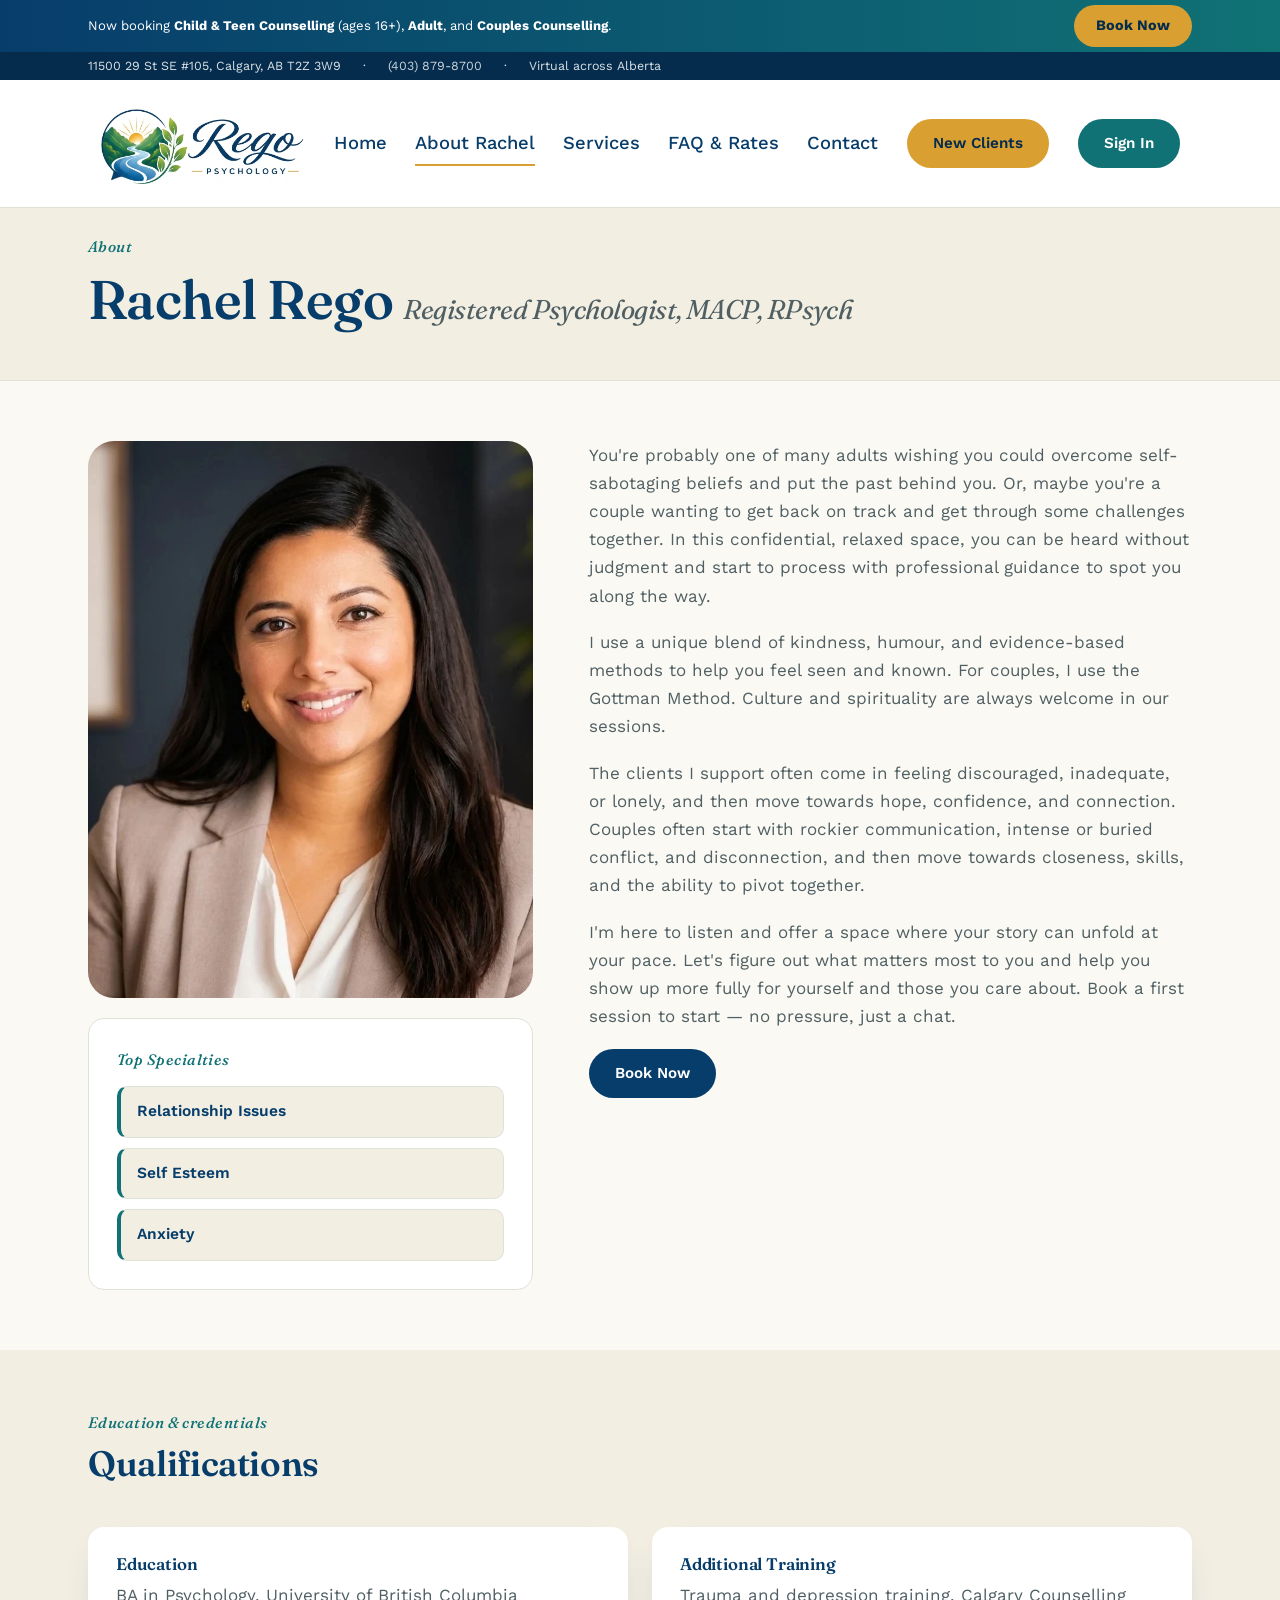
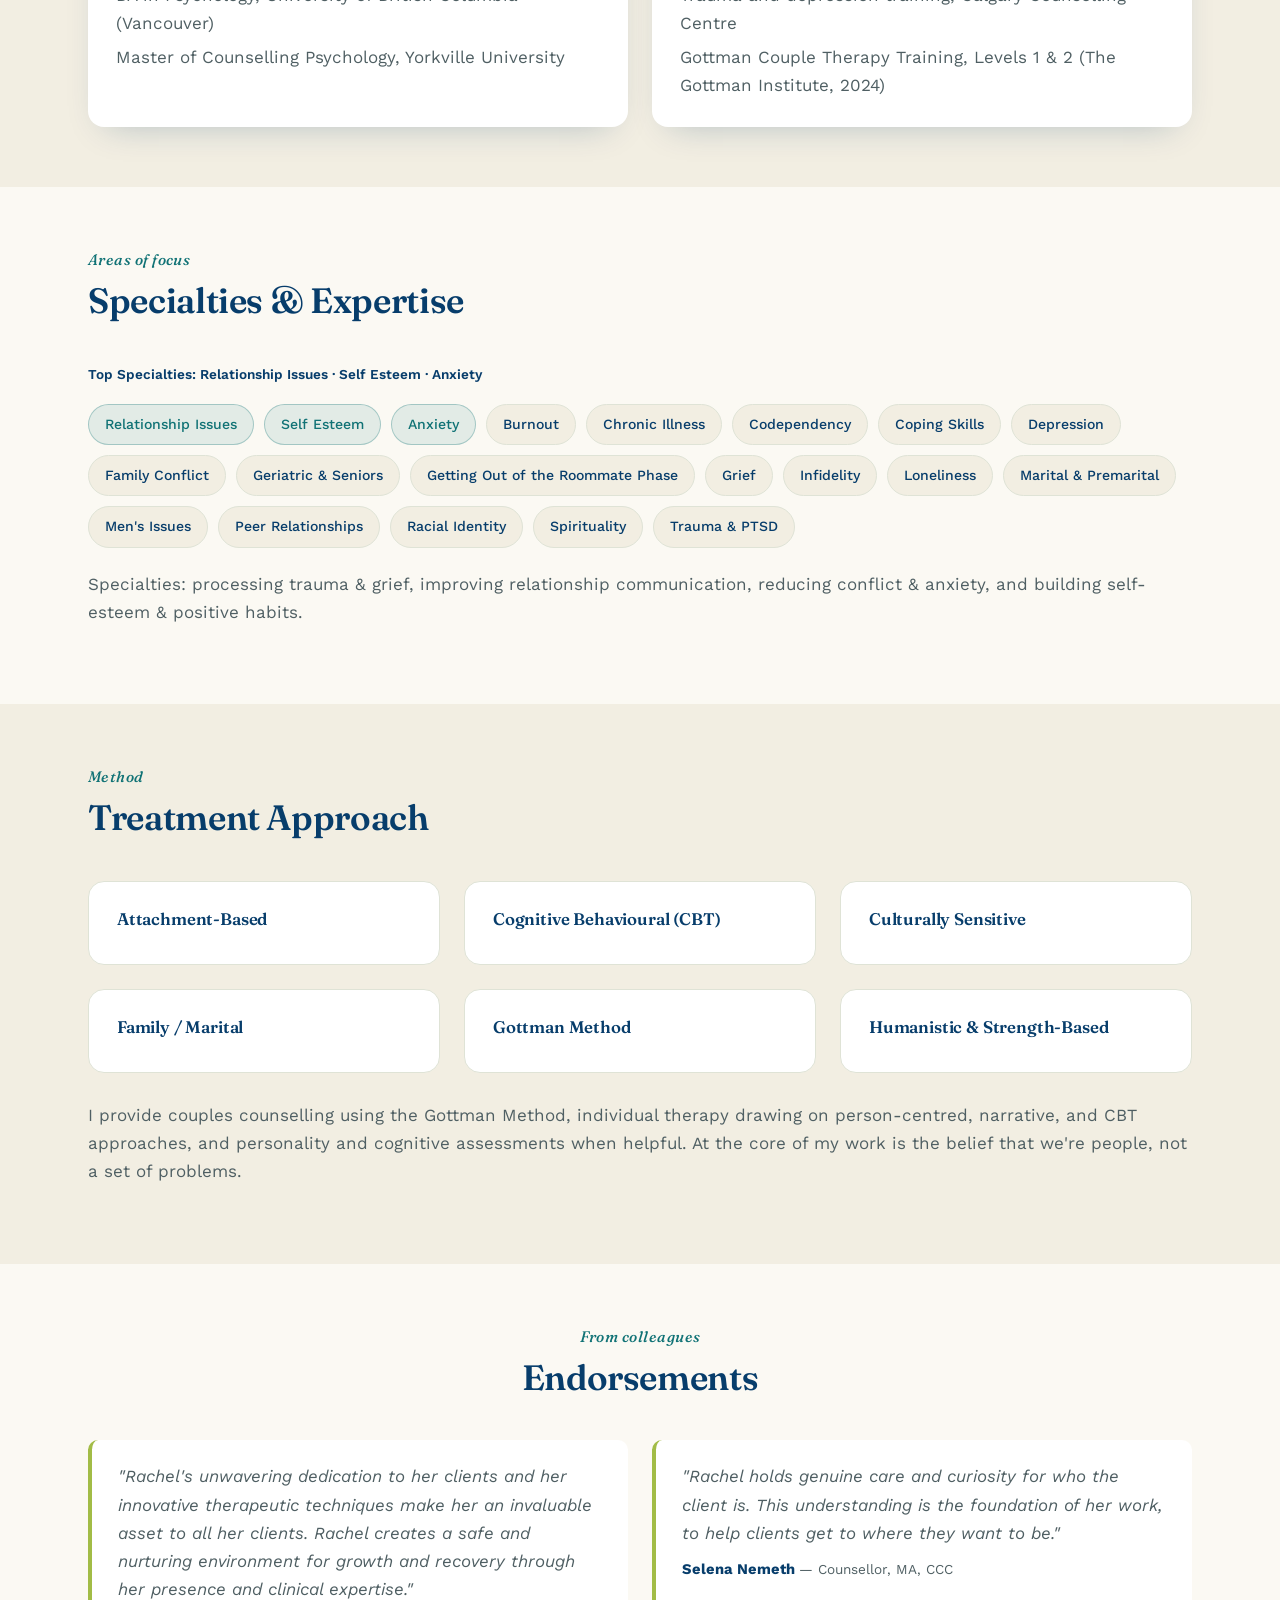
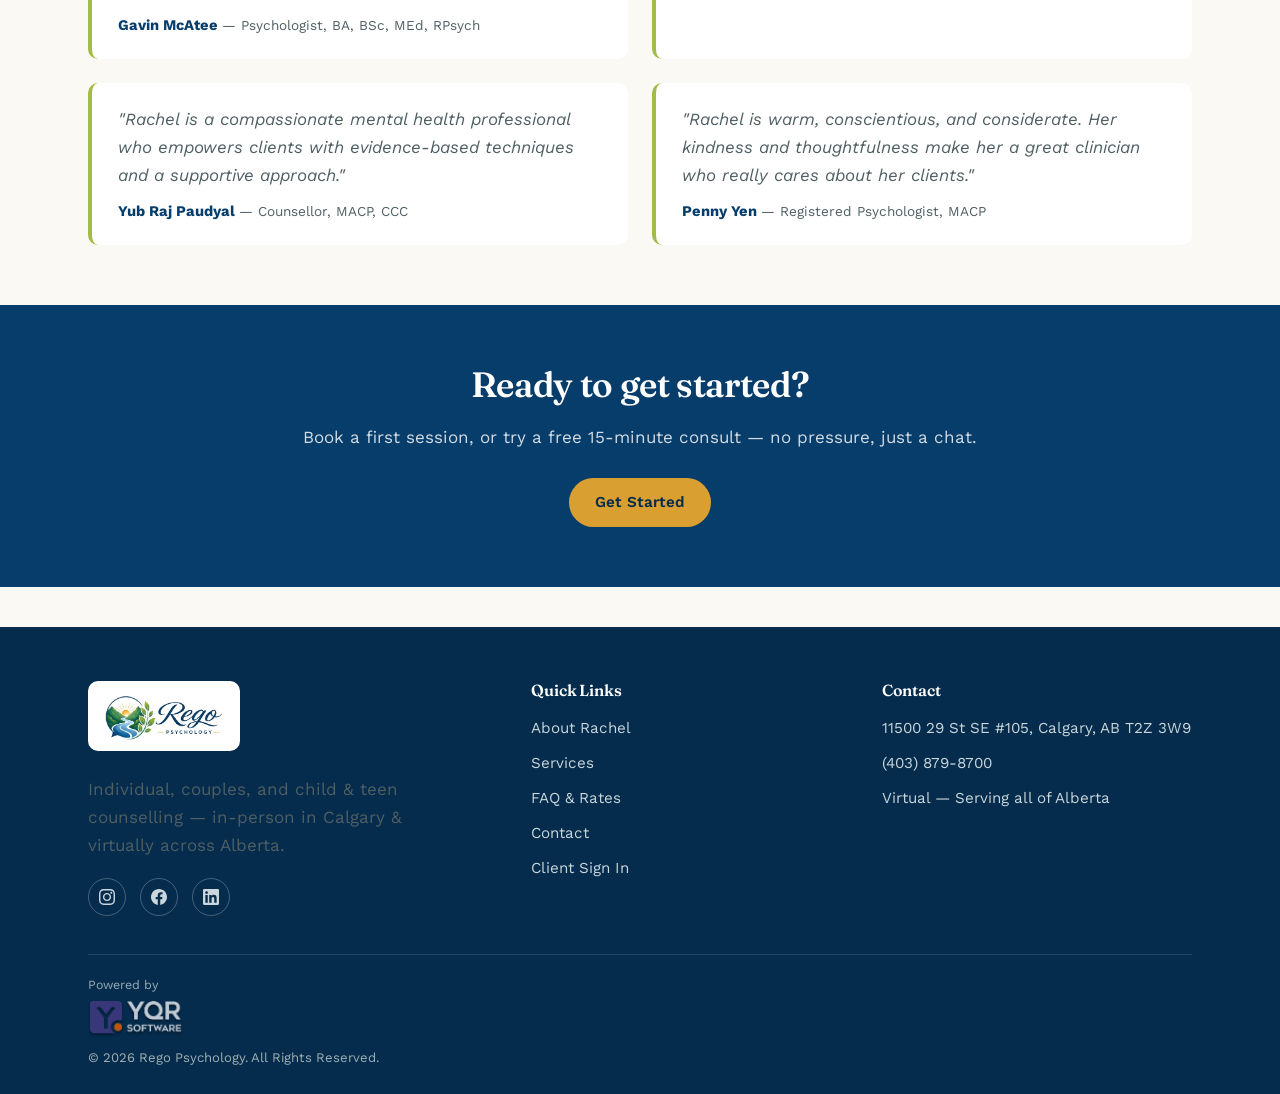
==== commit 7ee34691: "Make phone number a tap-to-call link in top strip and footer Co-Authored-By: Claude Opus 5.5 <norepl" ====
--- a/about.html
+++ b/about.html
@@ -23,7 +23,7 @@
 <div class="topbar">
   <div class="wrap">
     <div class="topbar-links">
-      <span>11500 29 St SE #105, Calgary, AB T2Z 3W9</span><span>&middot;</span><span>(403) 879-8700</span><span>&middot;</span><span>Virtual across Alberta</span>
+      <span>11500 29 St SE #105, Calgary, AB T2Z 3W9</span><span>&middot;</span><span><a href="tel:+14038798700">(403) 879-8700</a></span><span>&middot;</span><span>Virtual across Alberta</span>
     </div>
   </div>
 </div>
@@ -221,7 +221,7 @@
         <h4>Contact</h4>
         <ul>
           <li></li>
-          <li>11500 29 St SE #105, Calgary, AB T2Z 3W9</li><li>(403) 879-8700</li><li>Virtual — Serving all of Alberta</li>
+          <li>11500 29 St SE #105, Calgary, AB T2Z 3W9</li><li><a href="tel:+14038798700">(403) 879-8700</a></li><li>Virtual — Serving all of Alberta</li>
         </ul>
       </div>
     </div>
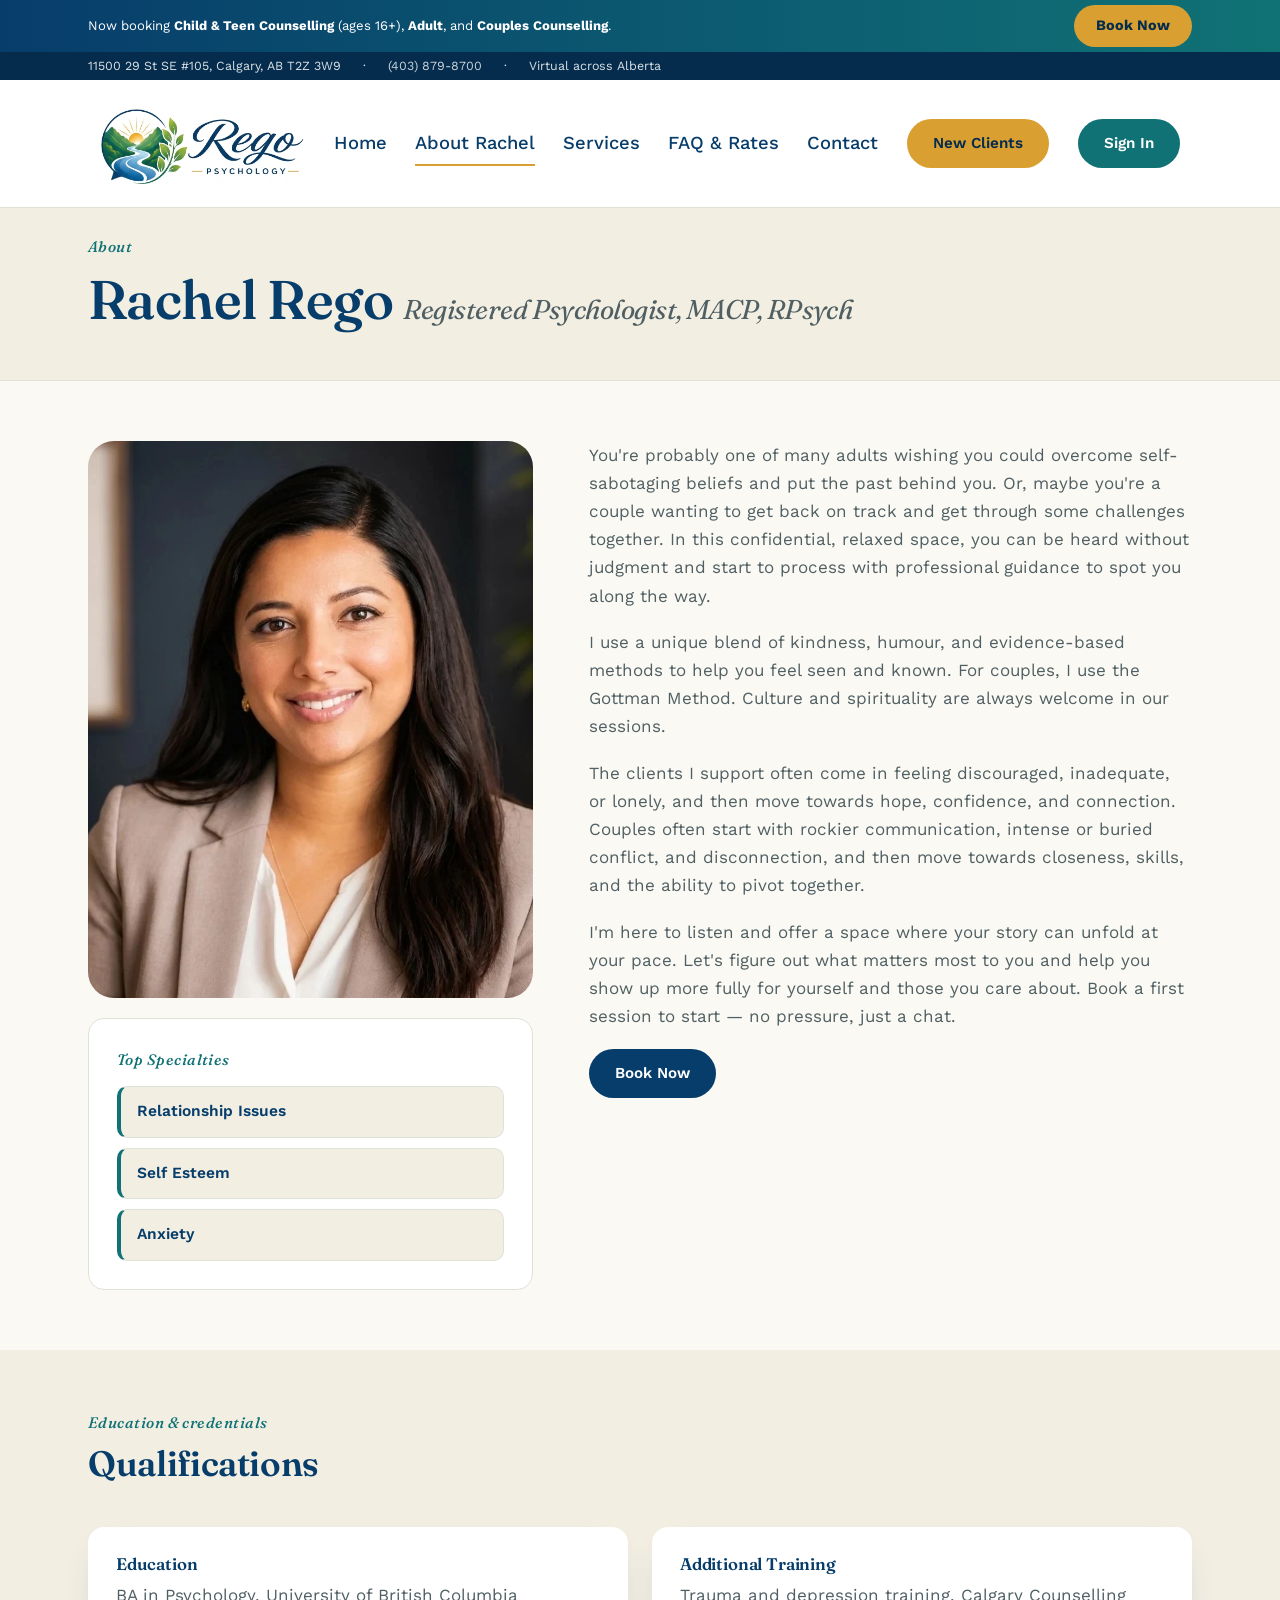
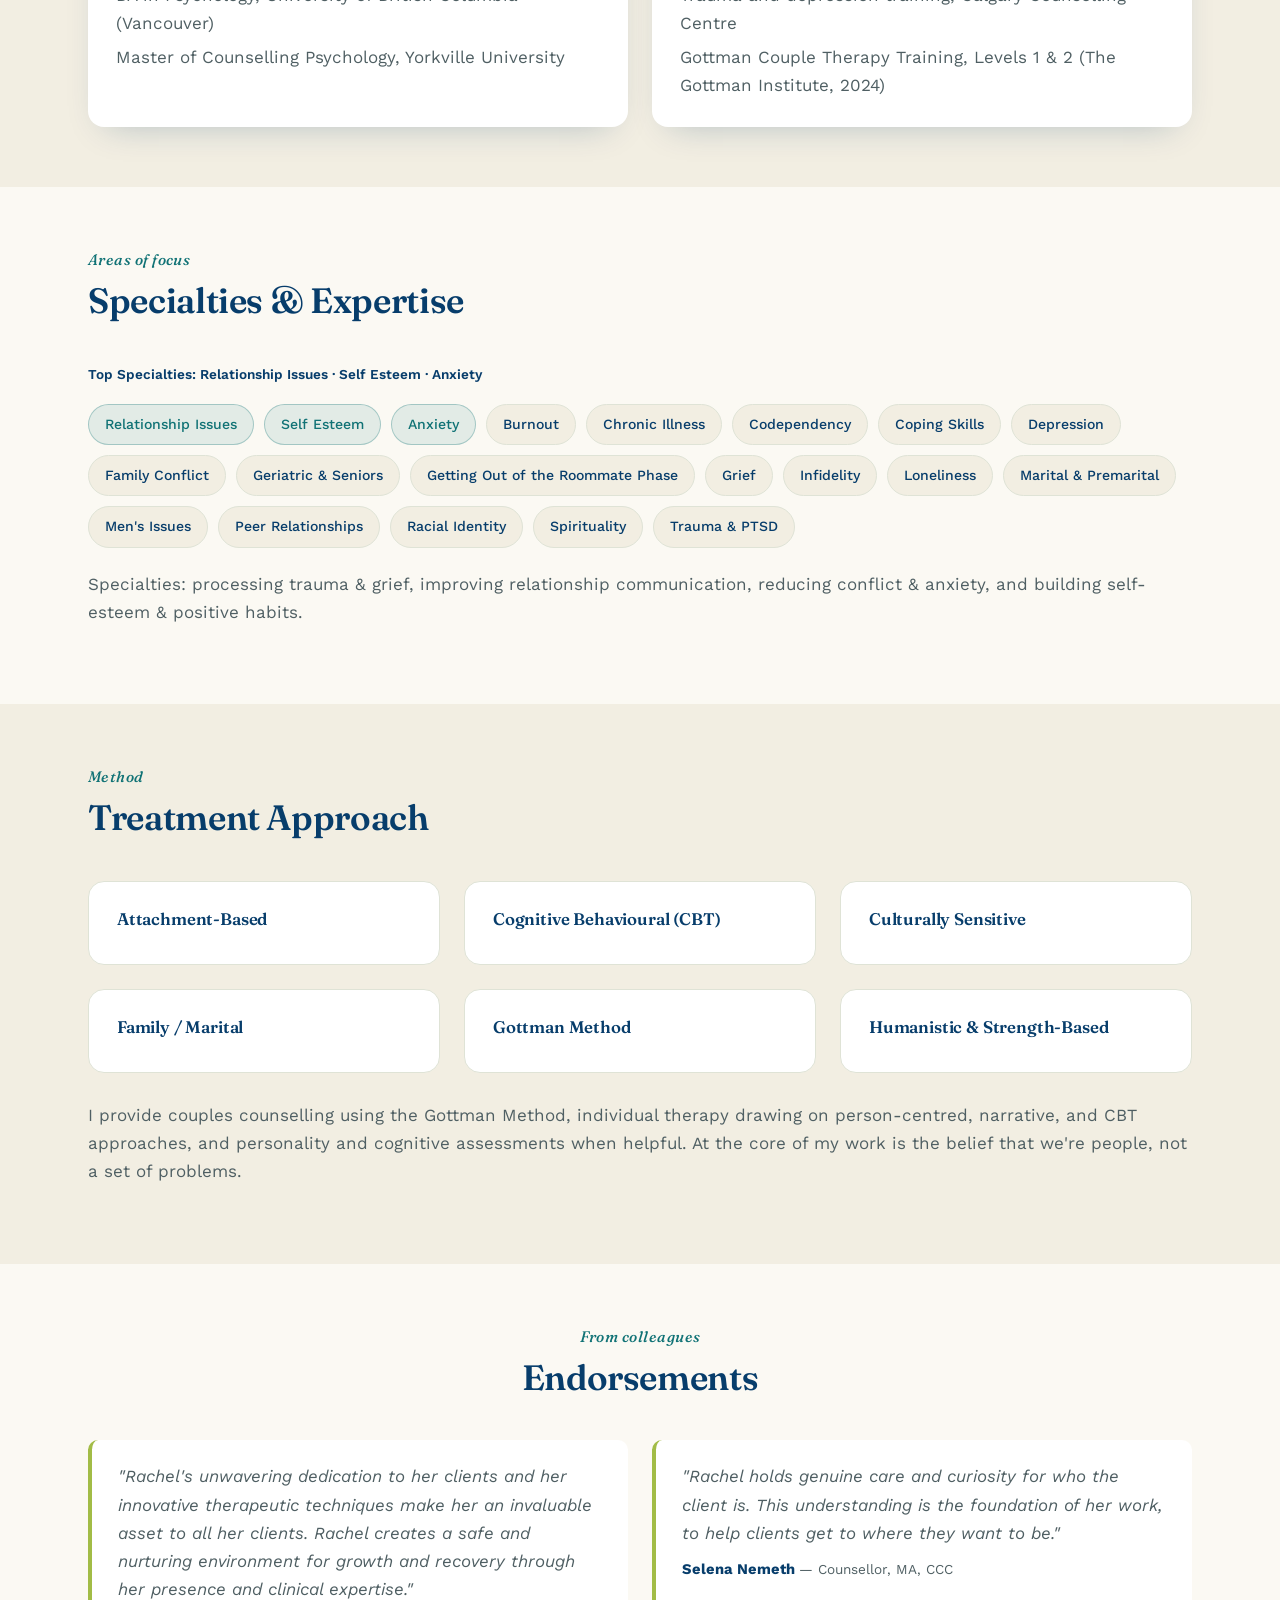
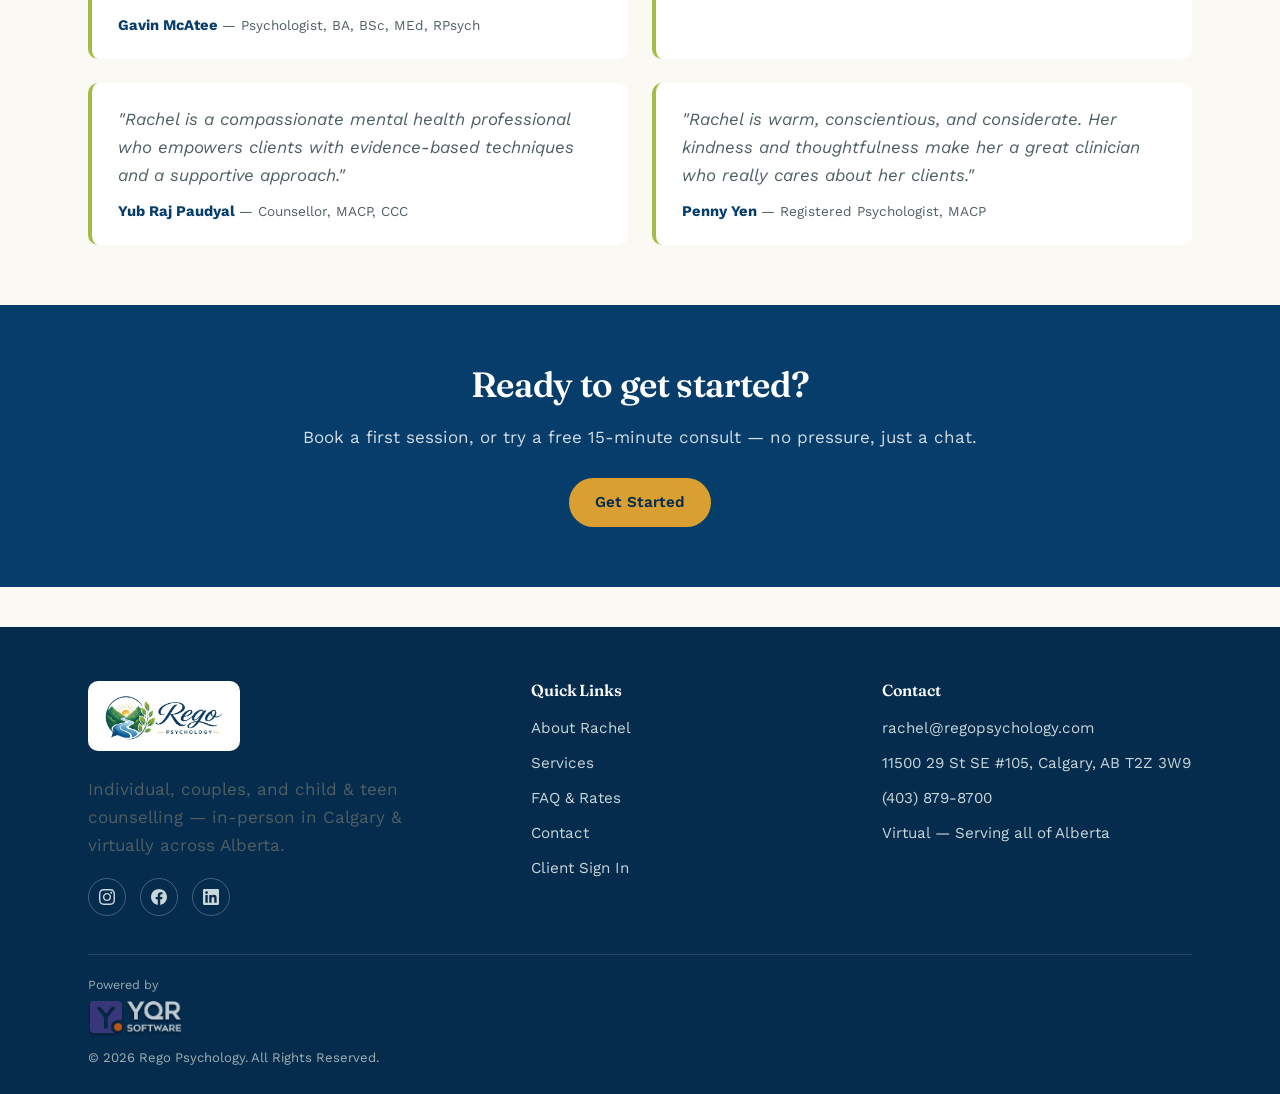
==== commit 3d8e93c2: "Connect contact form to Rachel's email, limit message to 50 chars, add email to footer Co-Authored-B" ====
--- a/about.html
+++ b/about.html
@@ -220,7 +220,7 @@
       <div>
         <h4>Contact</h4>
         <ul>
-          <li></li>
+          <li><a href="mailto:rachel@regopsychology.com">rachel@regopsychology.com</a></li>
           <li>11500 29 St SE #105, Calgary, AB T2Z 3W9</li><li><a href="tel:+14038798700">(403) 879-8700</a></li><li>Virtual — Serving all of Alberta</li>
         </ul>
       </div>
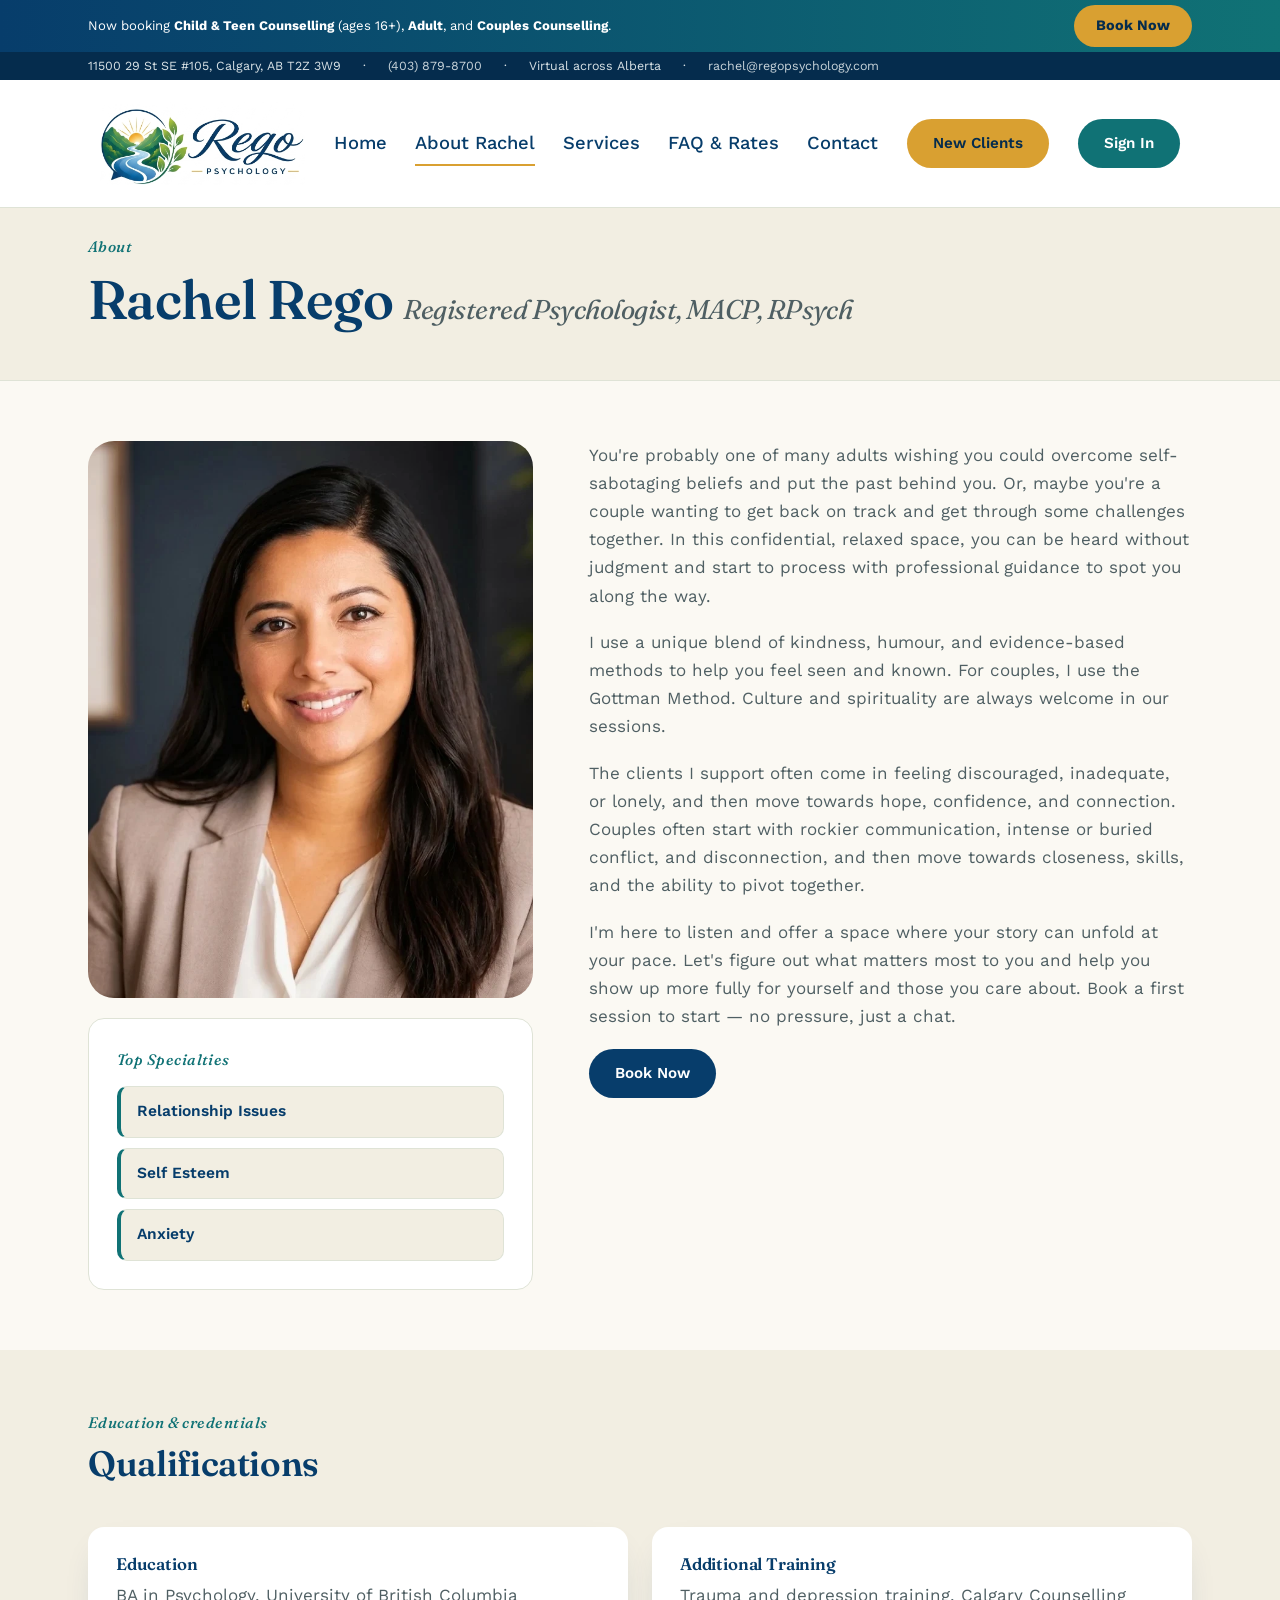
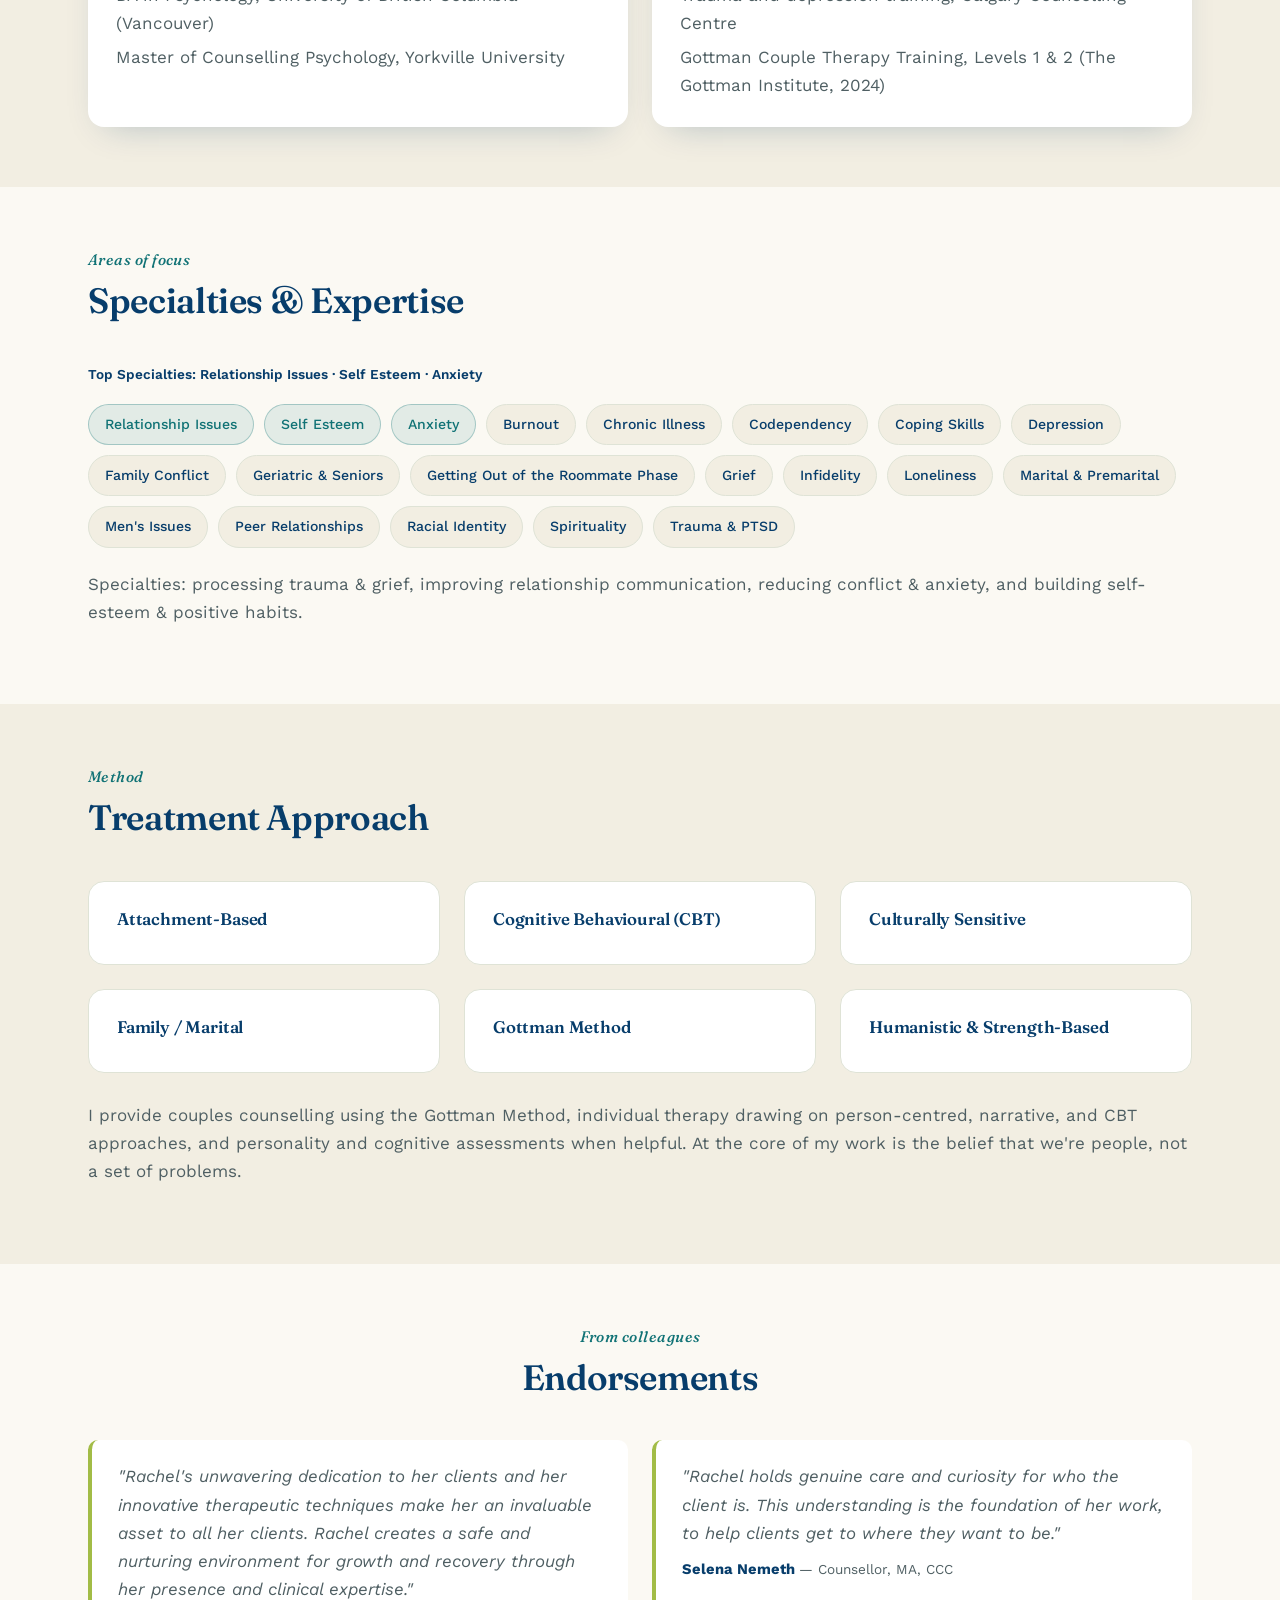
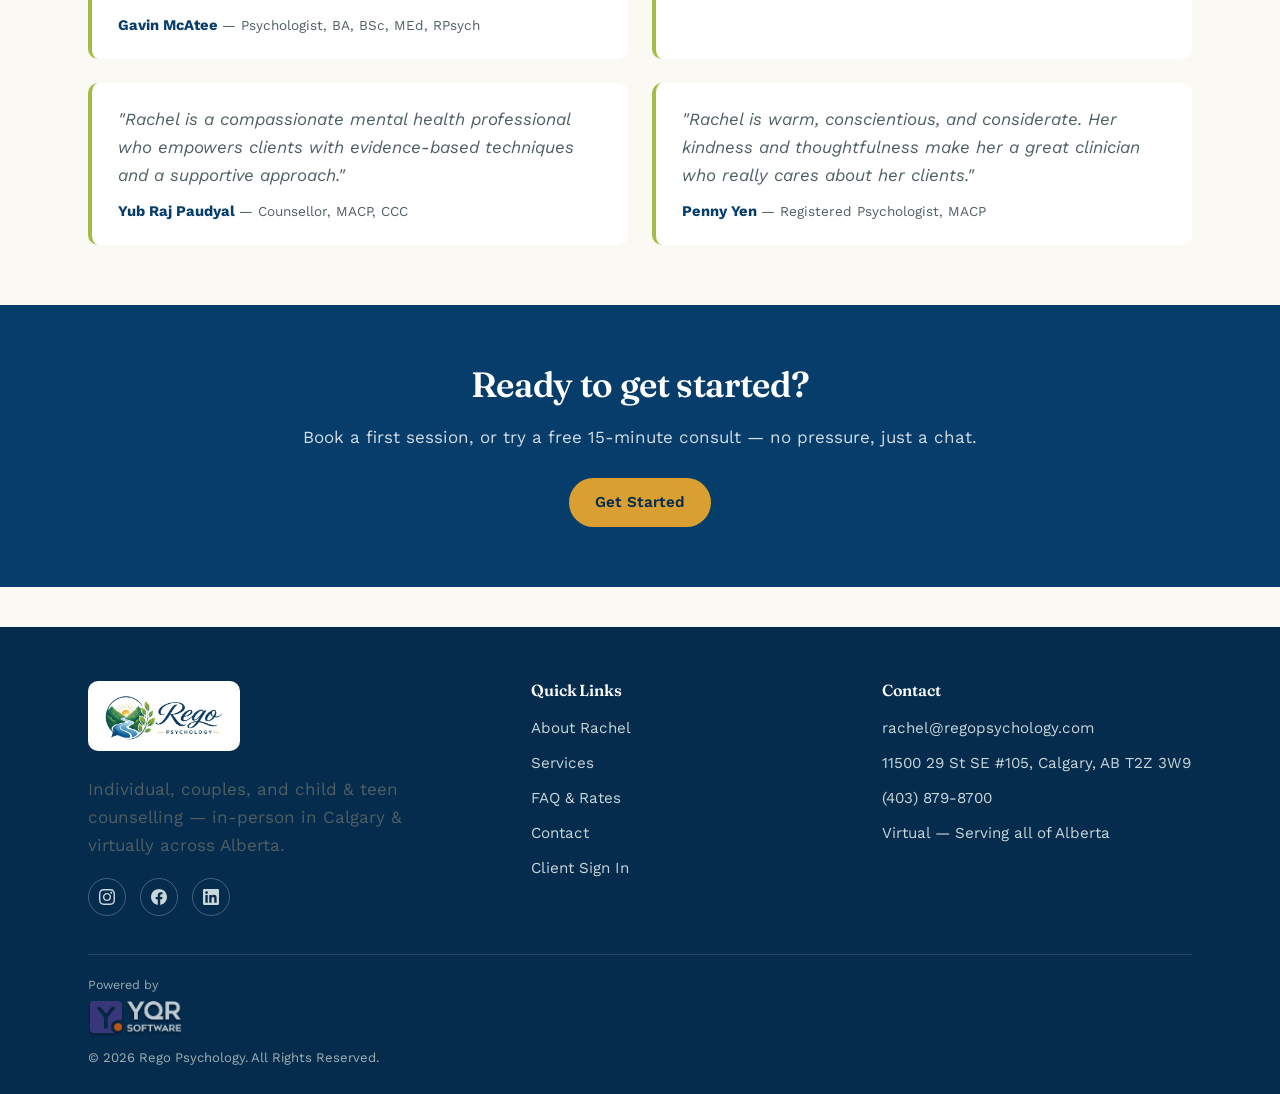
==== commit f0f2459d: "Add Rachel's email to top contact strip Co-Authored-By: Claude Opus 5.5 <noreply@anthropic.com>" ====
--- a/about.html
+++ b/about.html
@@ -23,7 +23,7 @@
 <div class="topbar">
   <div class="wrap">
     <div class="topbar-links">
-      <span>11500 29 St SE #105, Calgary, AB T2Z 3W9</span><span>&middot;</span><span><a href="tel:+14038798700">(403) 879-8700</a></span><span>&middot;</span><span>Virtual across Alberta</span>
+      <span>11500 29 St SE #105, Calgary, AB T2Z 3W9</span><span>&middot;</span><span><a href="tel:+14038798700">(403) 879-8700</a></span><span>&middot;</span><span>Virtual across Alberta</span><span>&middot;</span><span><a href="mailto:rachel@regopsychology.com">rachel@regopsychology.com</a></span>
     </div>
   </div>
 </div>
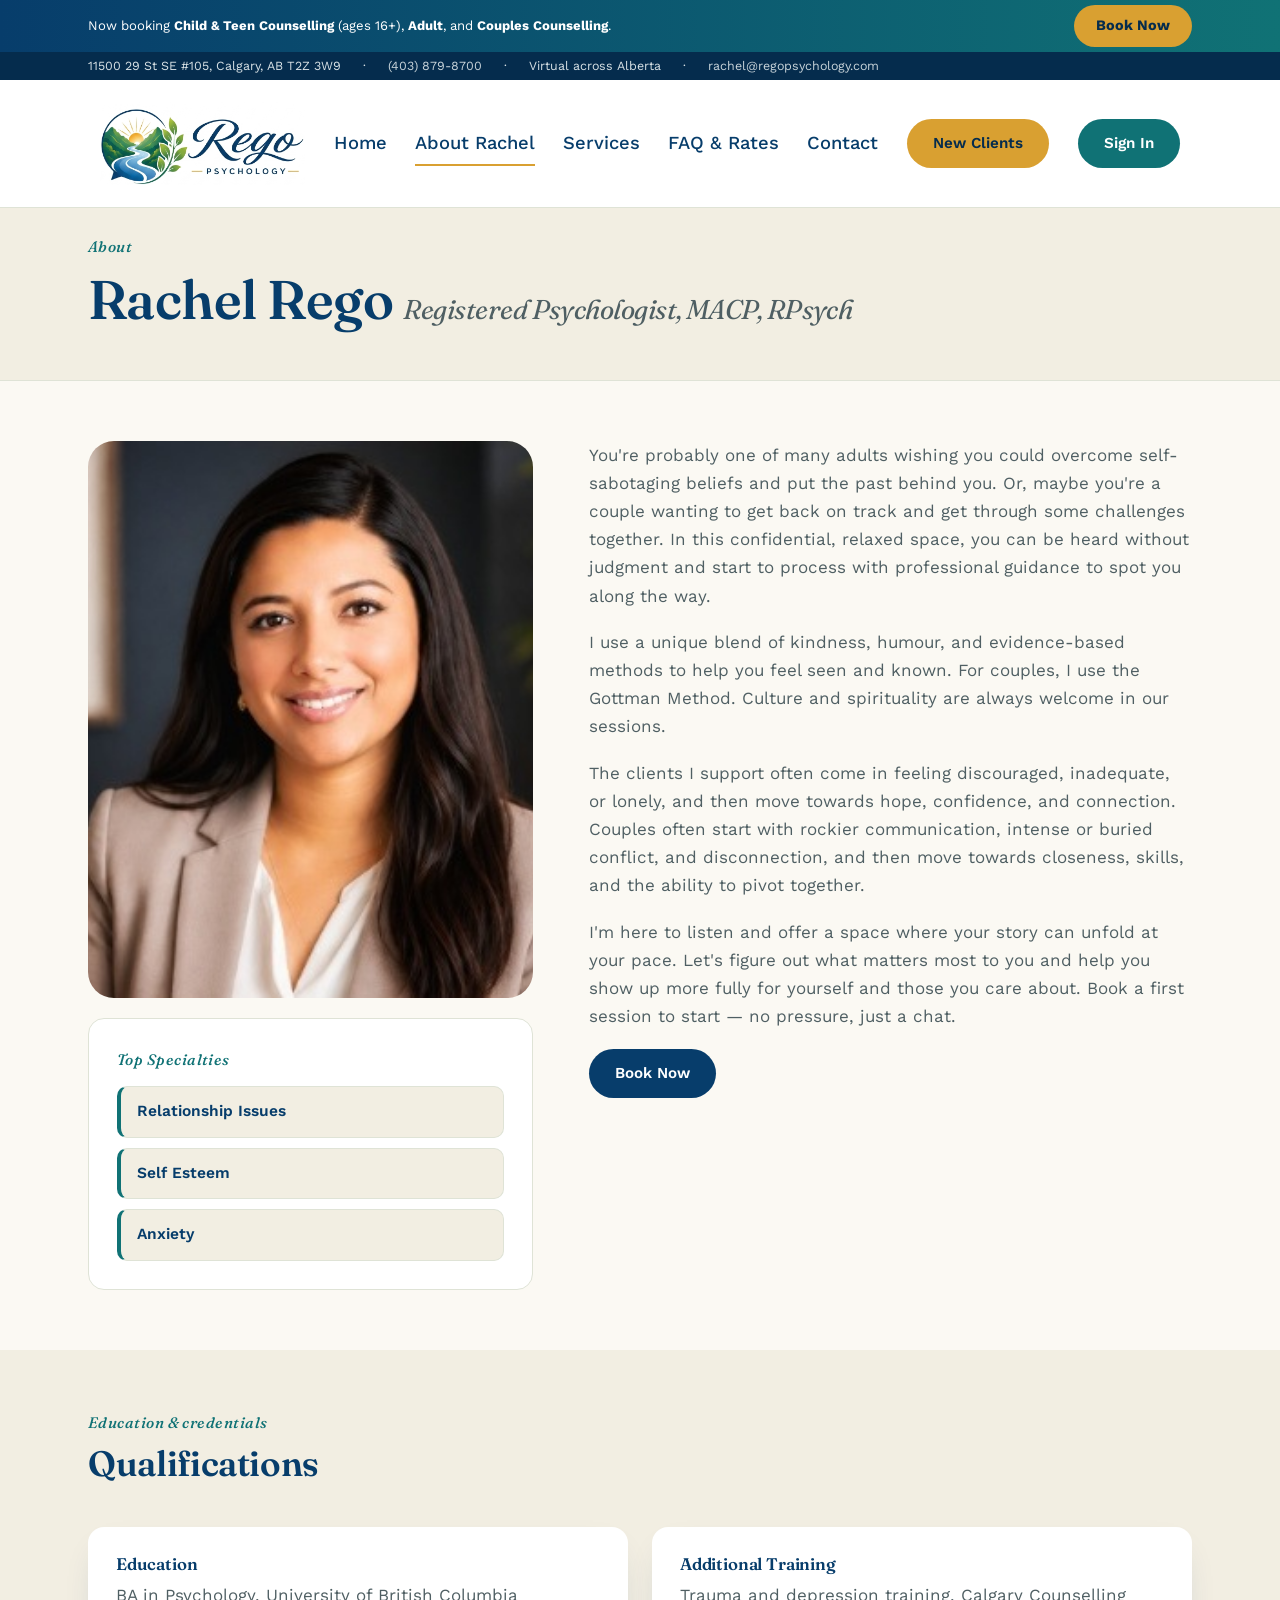
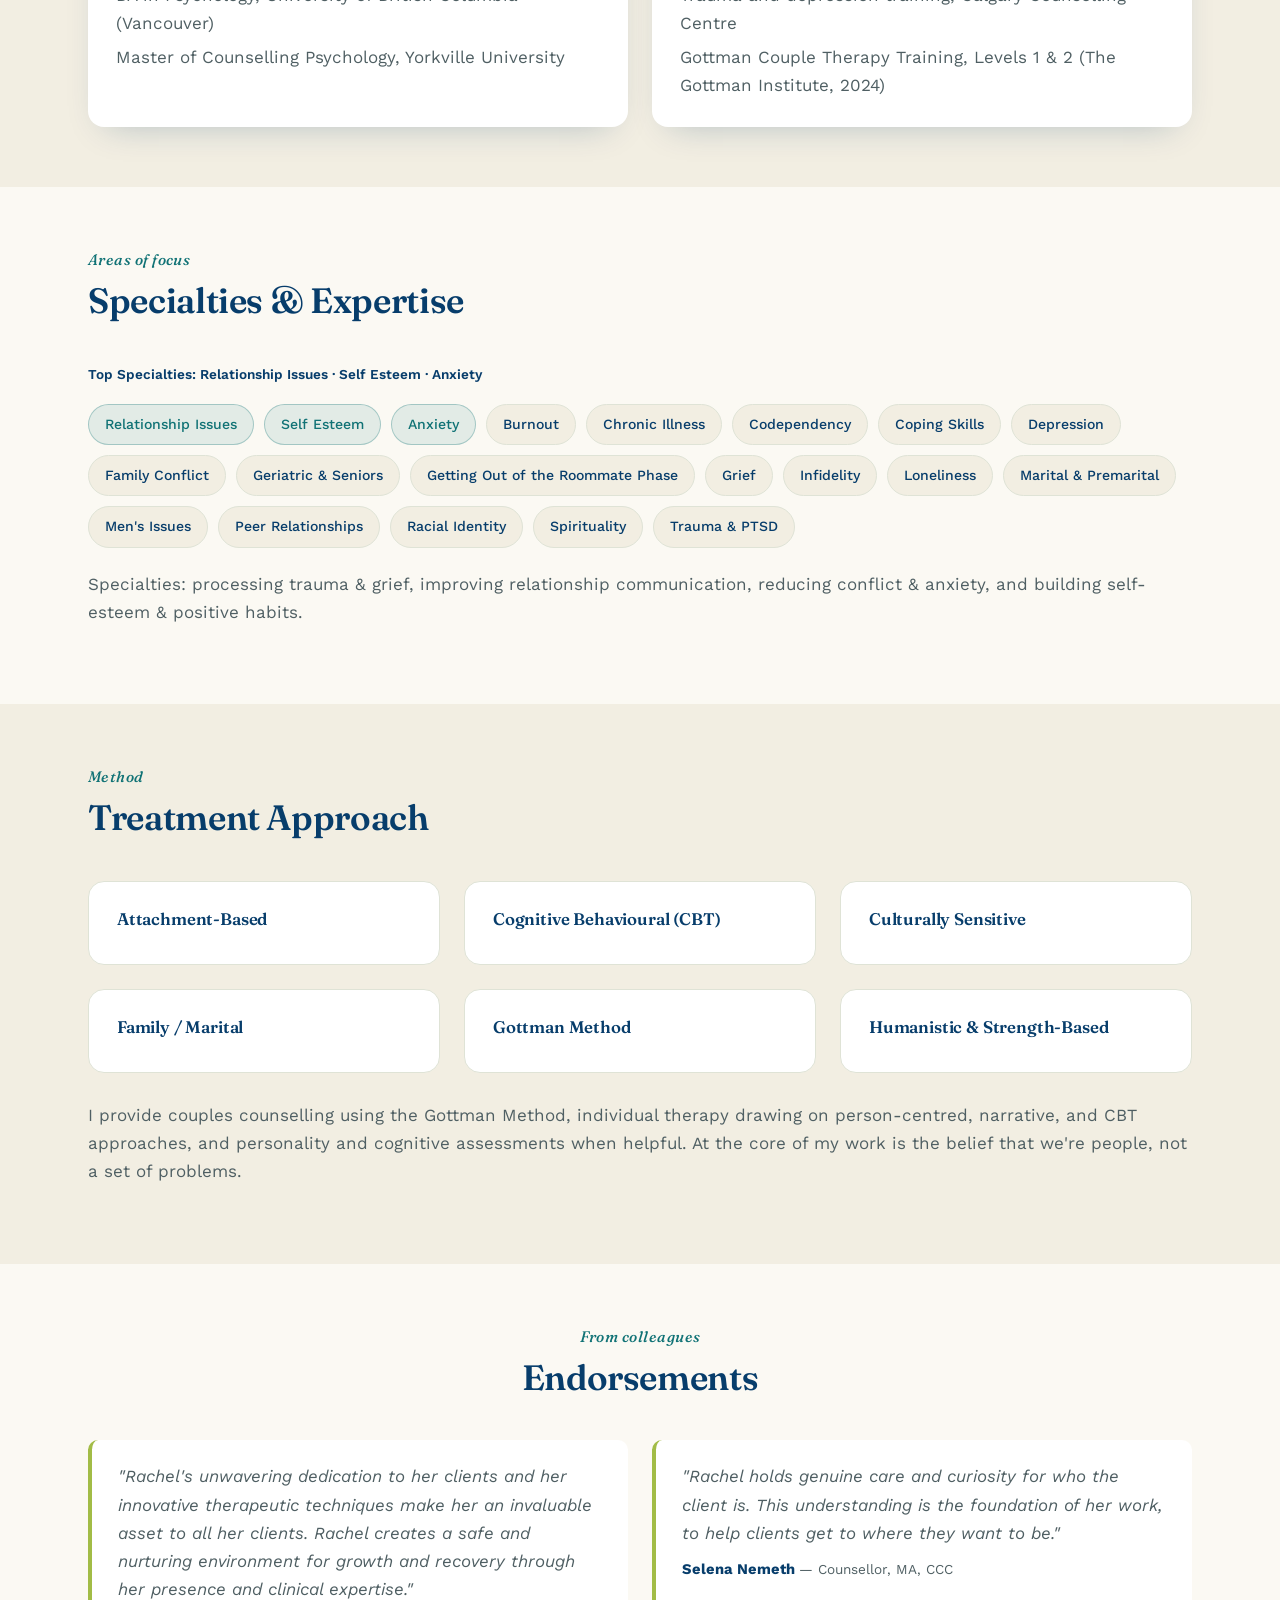
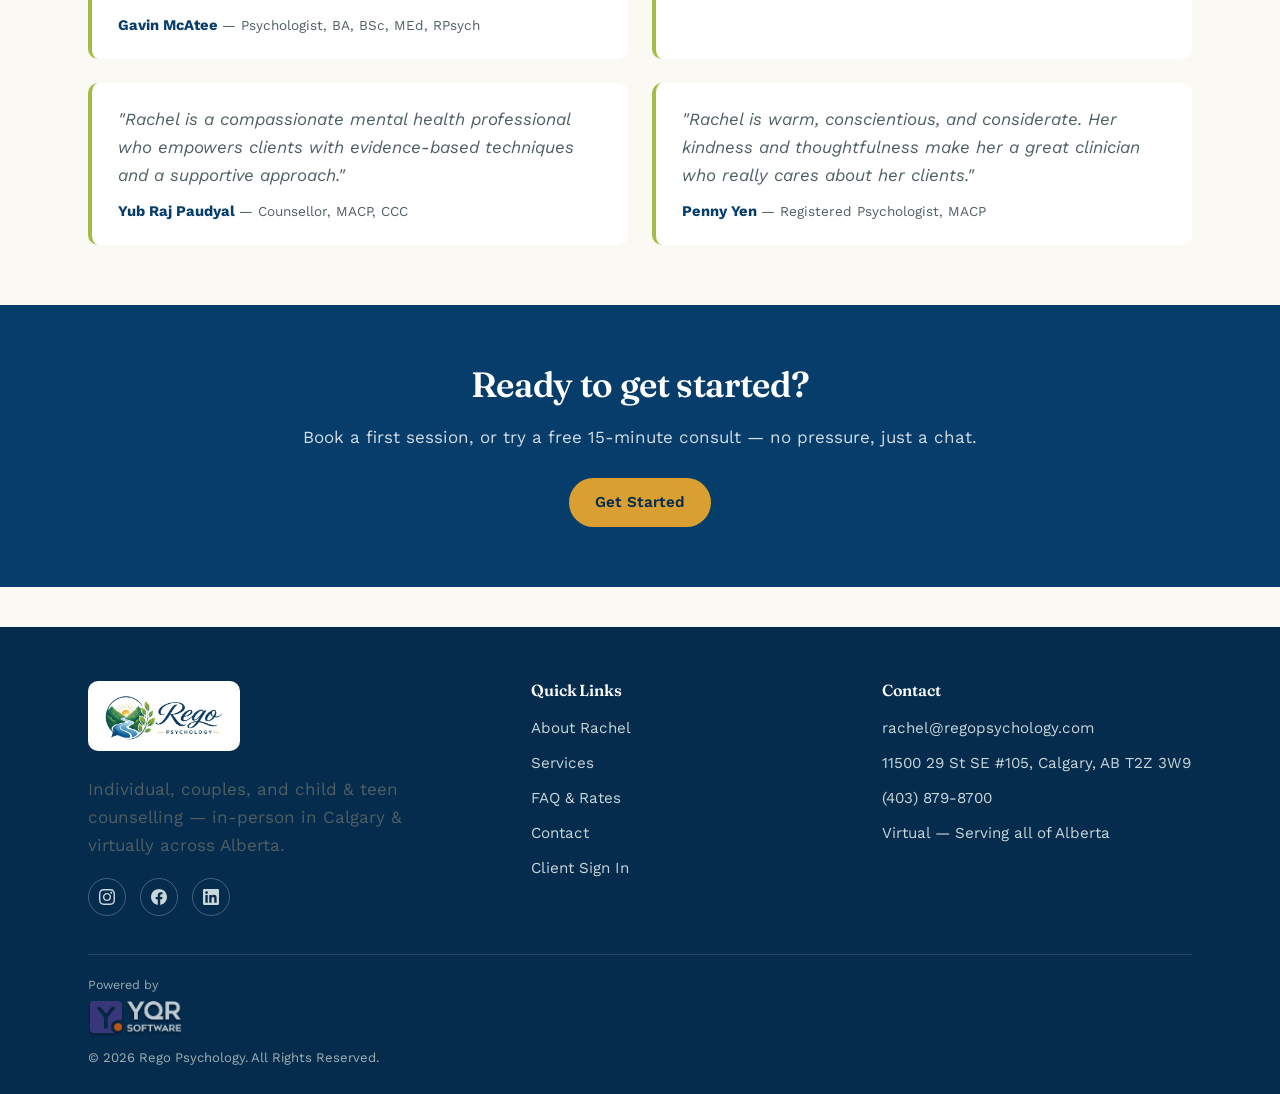
==== commit 98f4f568: "Replace Rachel headshot with updated photo Co-Authored-By: Claude Opus 5.5 <noreply@anthropic.com>" ====
--- a/about.html
+++ b/about.html
@@ -65,7 +65,7 @@
   <div class="wrap">
     <div class="about-grid" style="display: grid; grid-template-columns: 0.85fr 1.15fr; gap: 56px; align-items: start;">
       <div>
-        <div class="hero-photo" style="aspect-ratio: 4/5;"><img src="assets-final/rachel-headshot.webp" alt="Rachel Rego, Psychologist"></div>
+        <div class="hero-photo" style="aspect-ratio: 4/5;"><img src="assets-final/rachel-headshot-2.jpg" alt="Rachel Rego, Psychologist"></div>
         <div class="card specialty-card" style="margin-top: 20px;">
           <p class="eyebrow" style="margin-bottom: 14px;">Top Specialties</p>
           <div class="specialty-list">
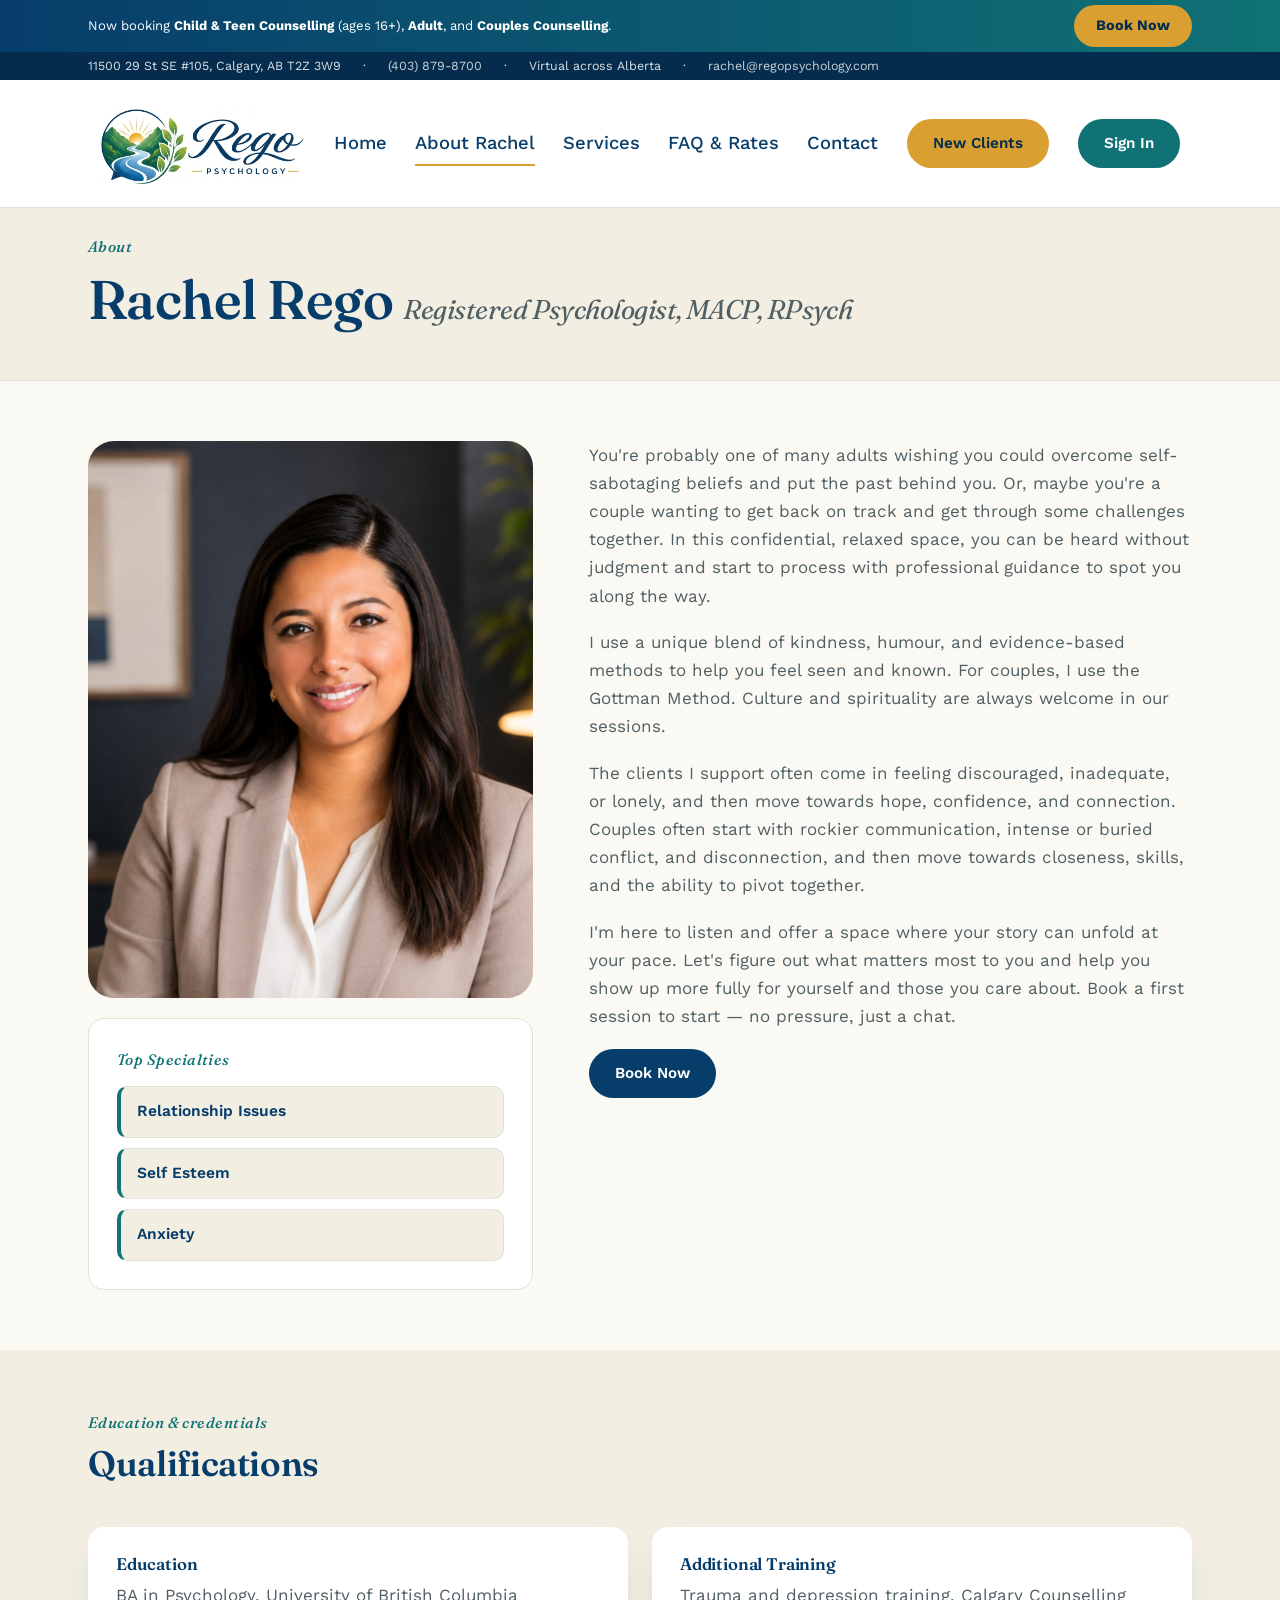
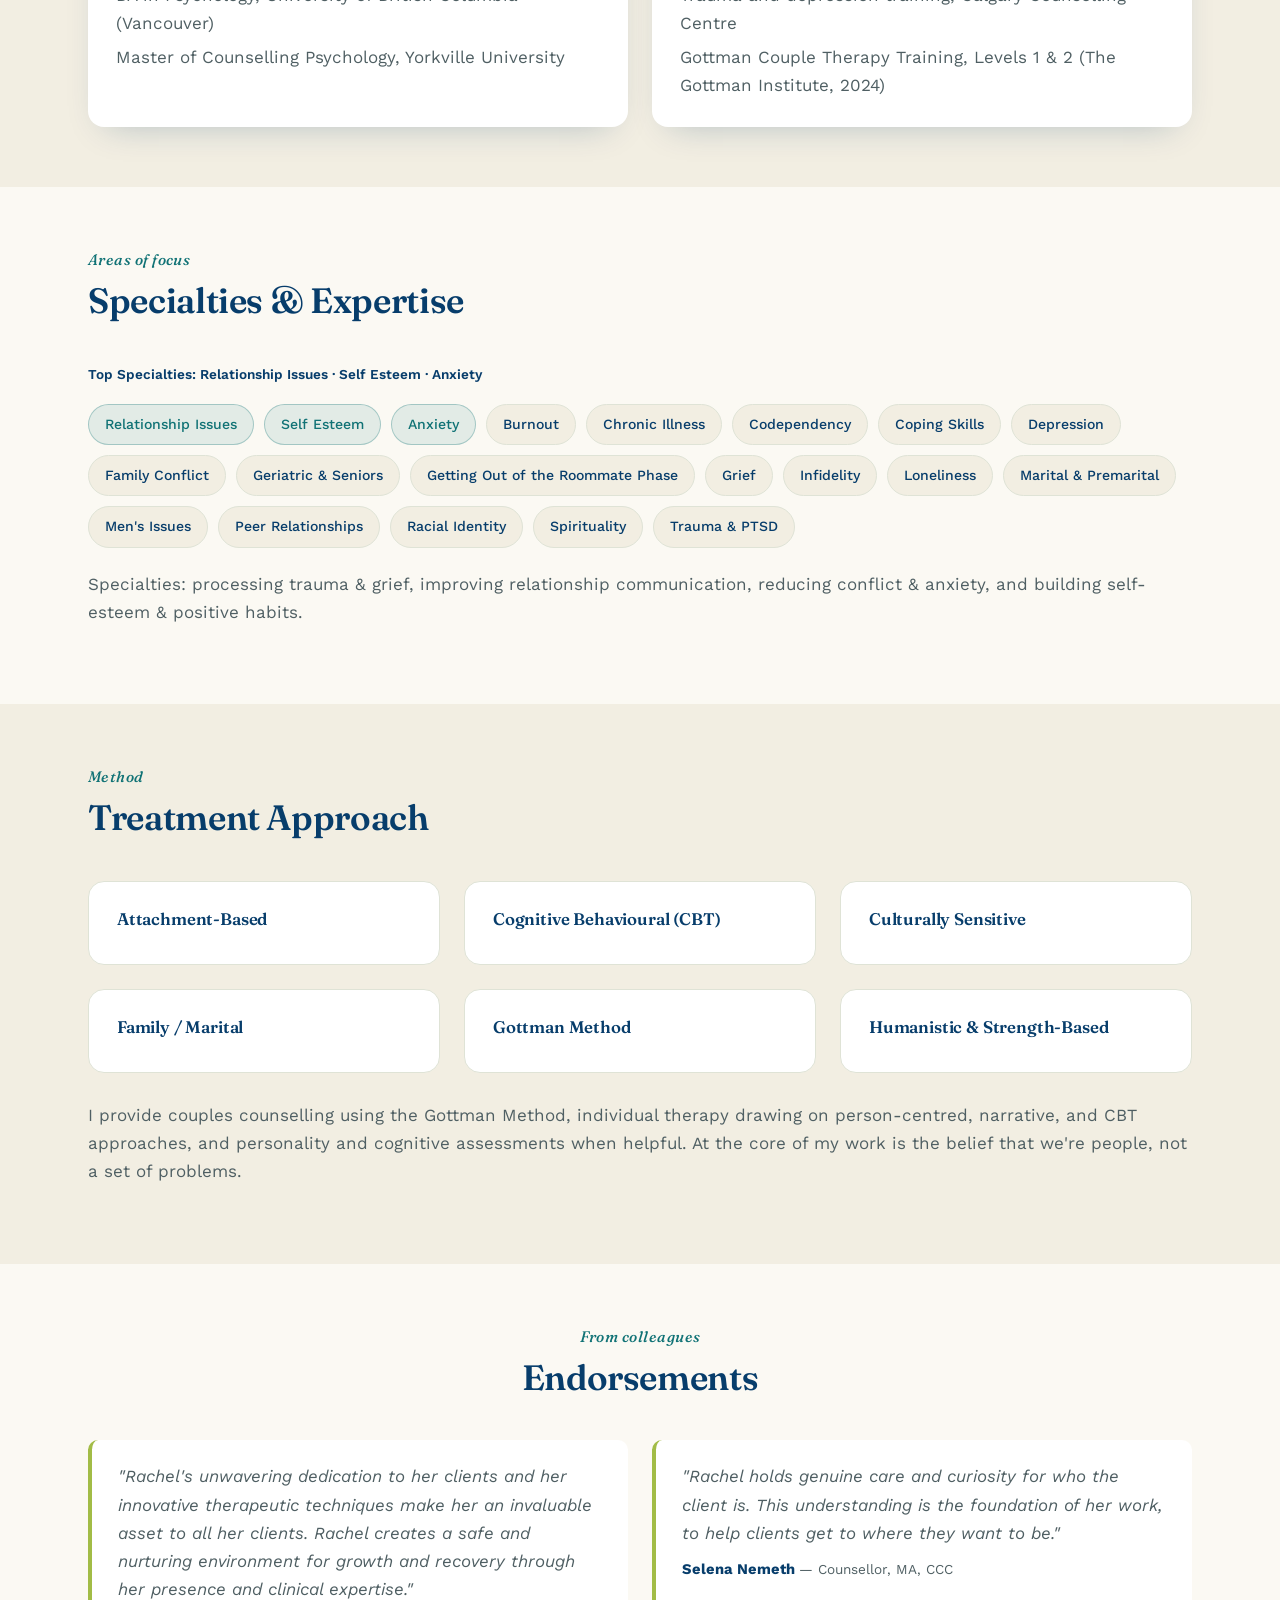
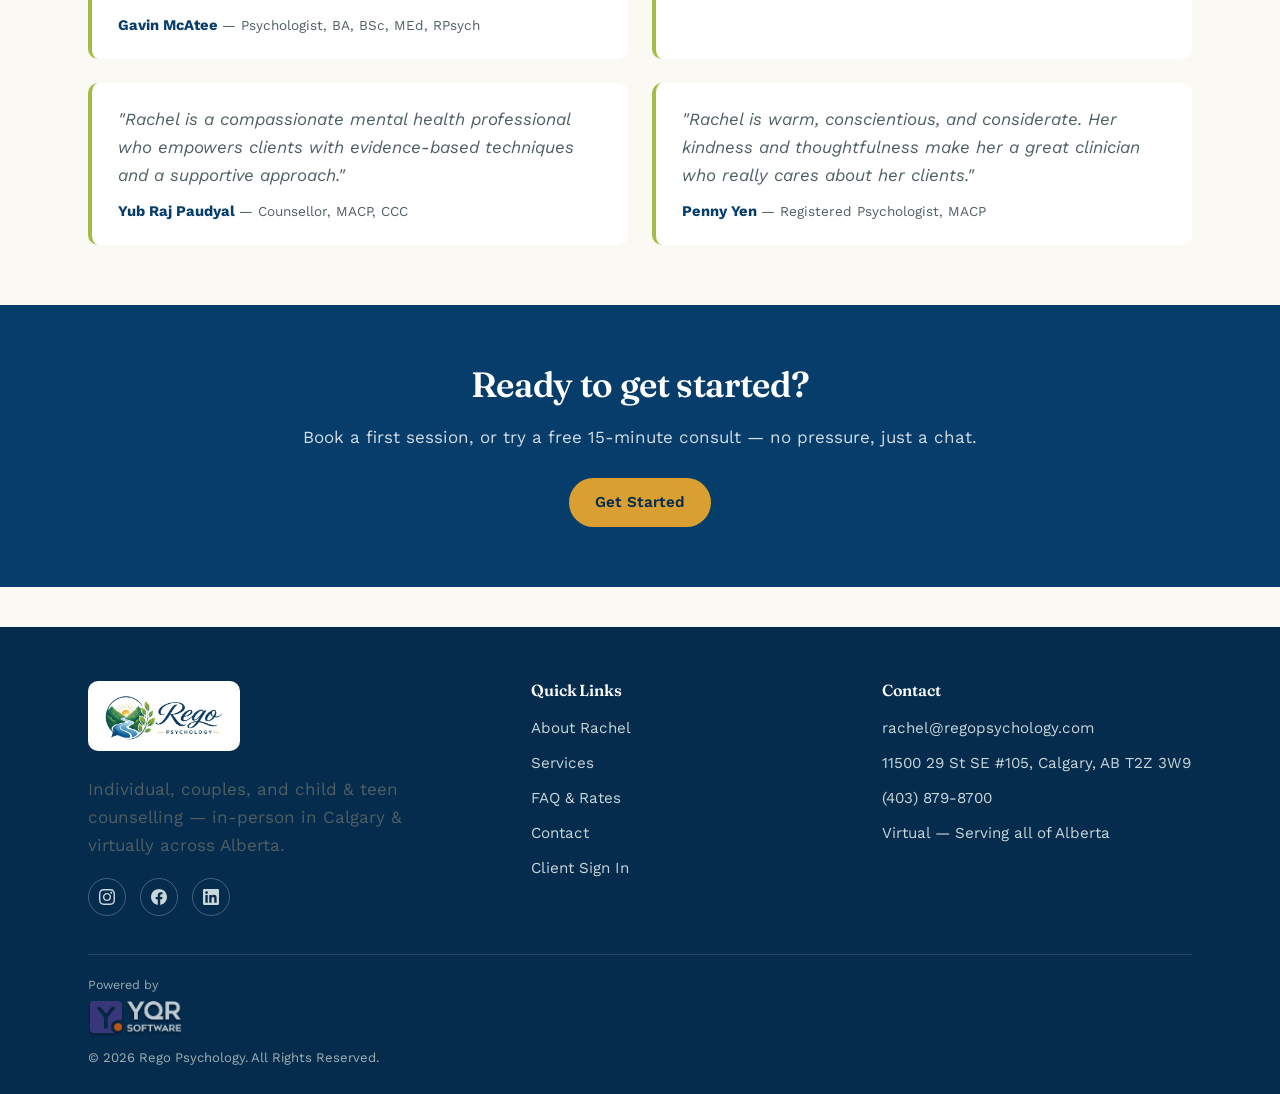
==== commit ec65a256: "Restore original Rachel headshot Co-Authored-By: Claude Opus 5.5 <noreply@anthropic.com>" ====
--- a/about.html
+++ b/about.html
@@ -65,7 +65,7 @@
   <div class="wrap">
     <div class="about-grid" style="display: grid; grid-template-columns: 0.85fr 1.15fr; gap: 56px; align-items: start;">
       <div>
-        <div class="hero-photo" style="aspect-ratio: 4/5;"><img src="assets-final/rachel-headshot-2.jpg" alt="Rachel Rego, Psychologist"></div>
+        <div class="hero-photo" style="aspect-ratio: 4/5;"><img src="assets-final/rachelheadshot.jpeg" alt="Rachel Rego, Psychologist"></div>
         <div class="card specialty-card" style="margin-top: 20px;">
           <p class="eyebrow" style="margin-bottom: 14px;">Top Specialties</p>
           <div class="specialty-list">
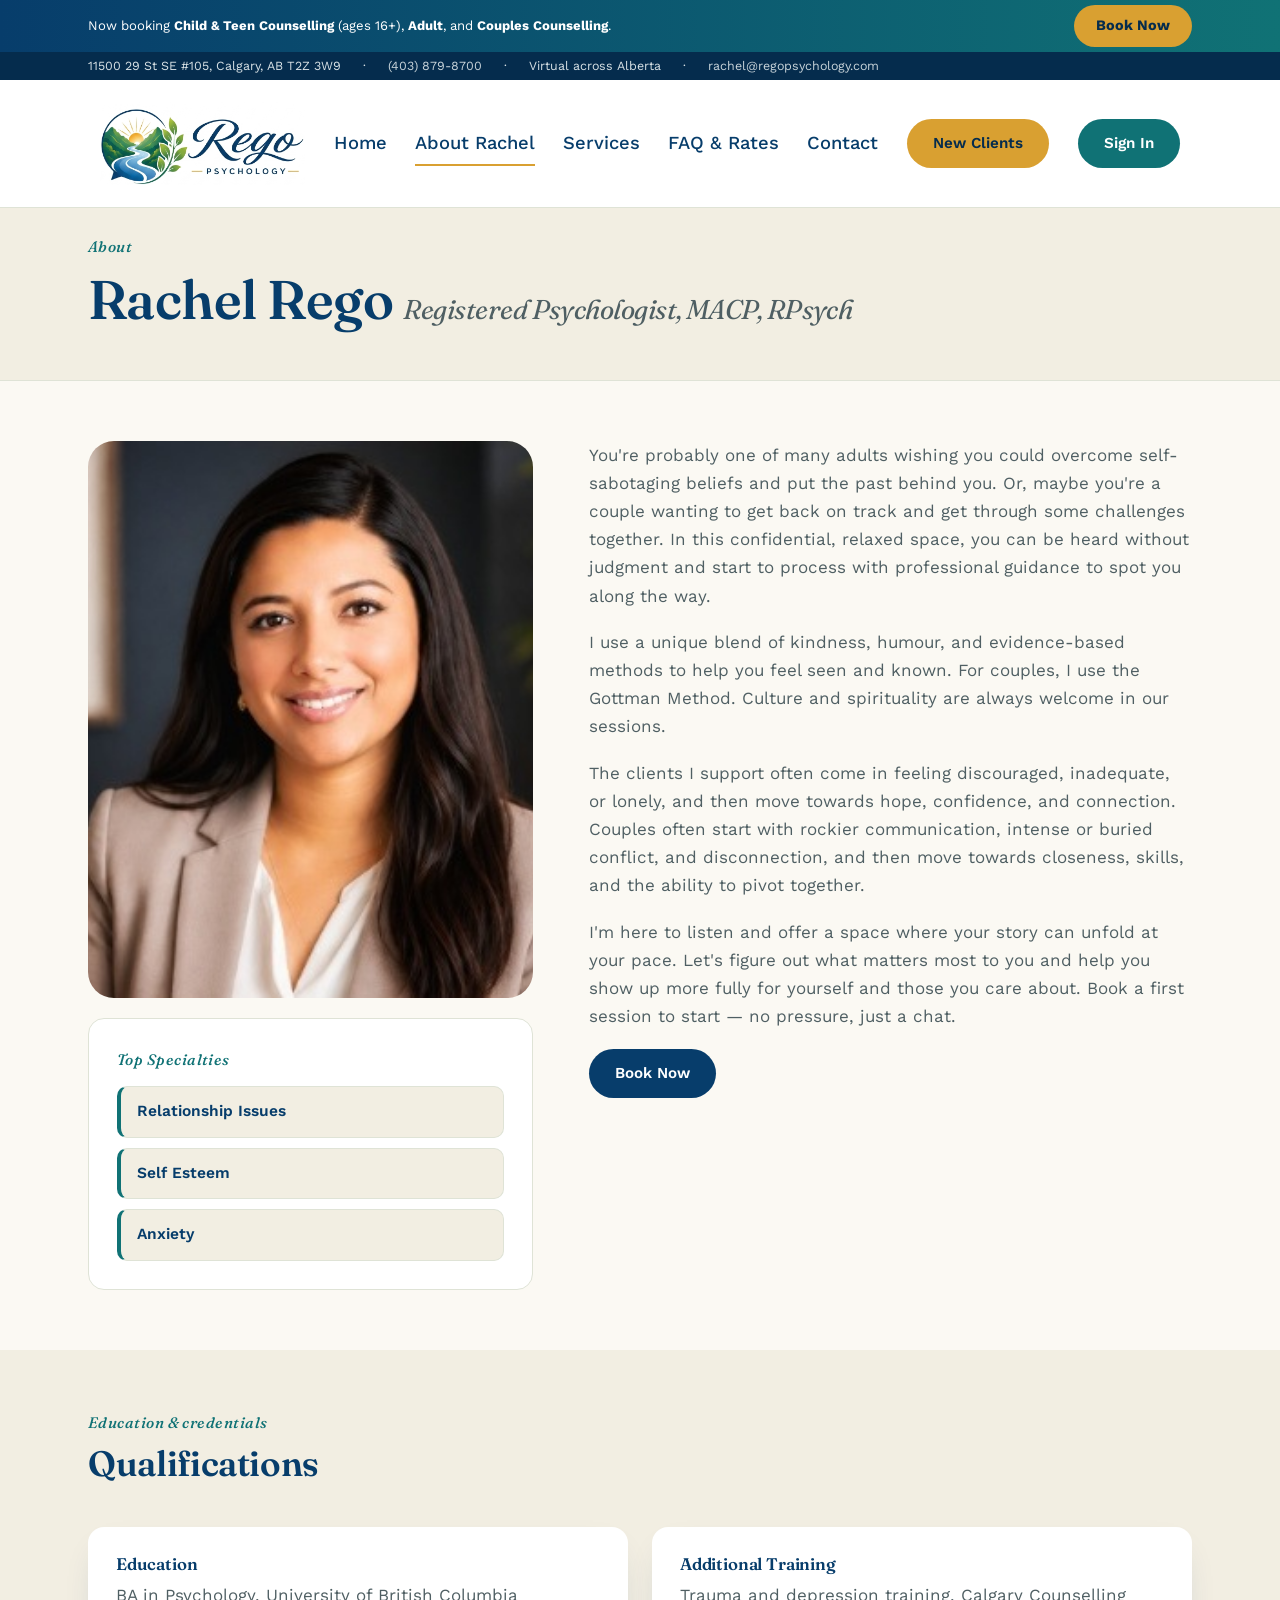
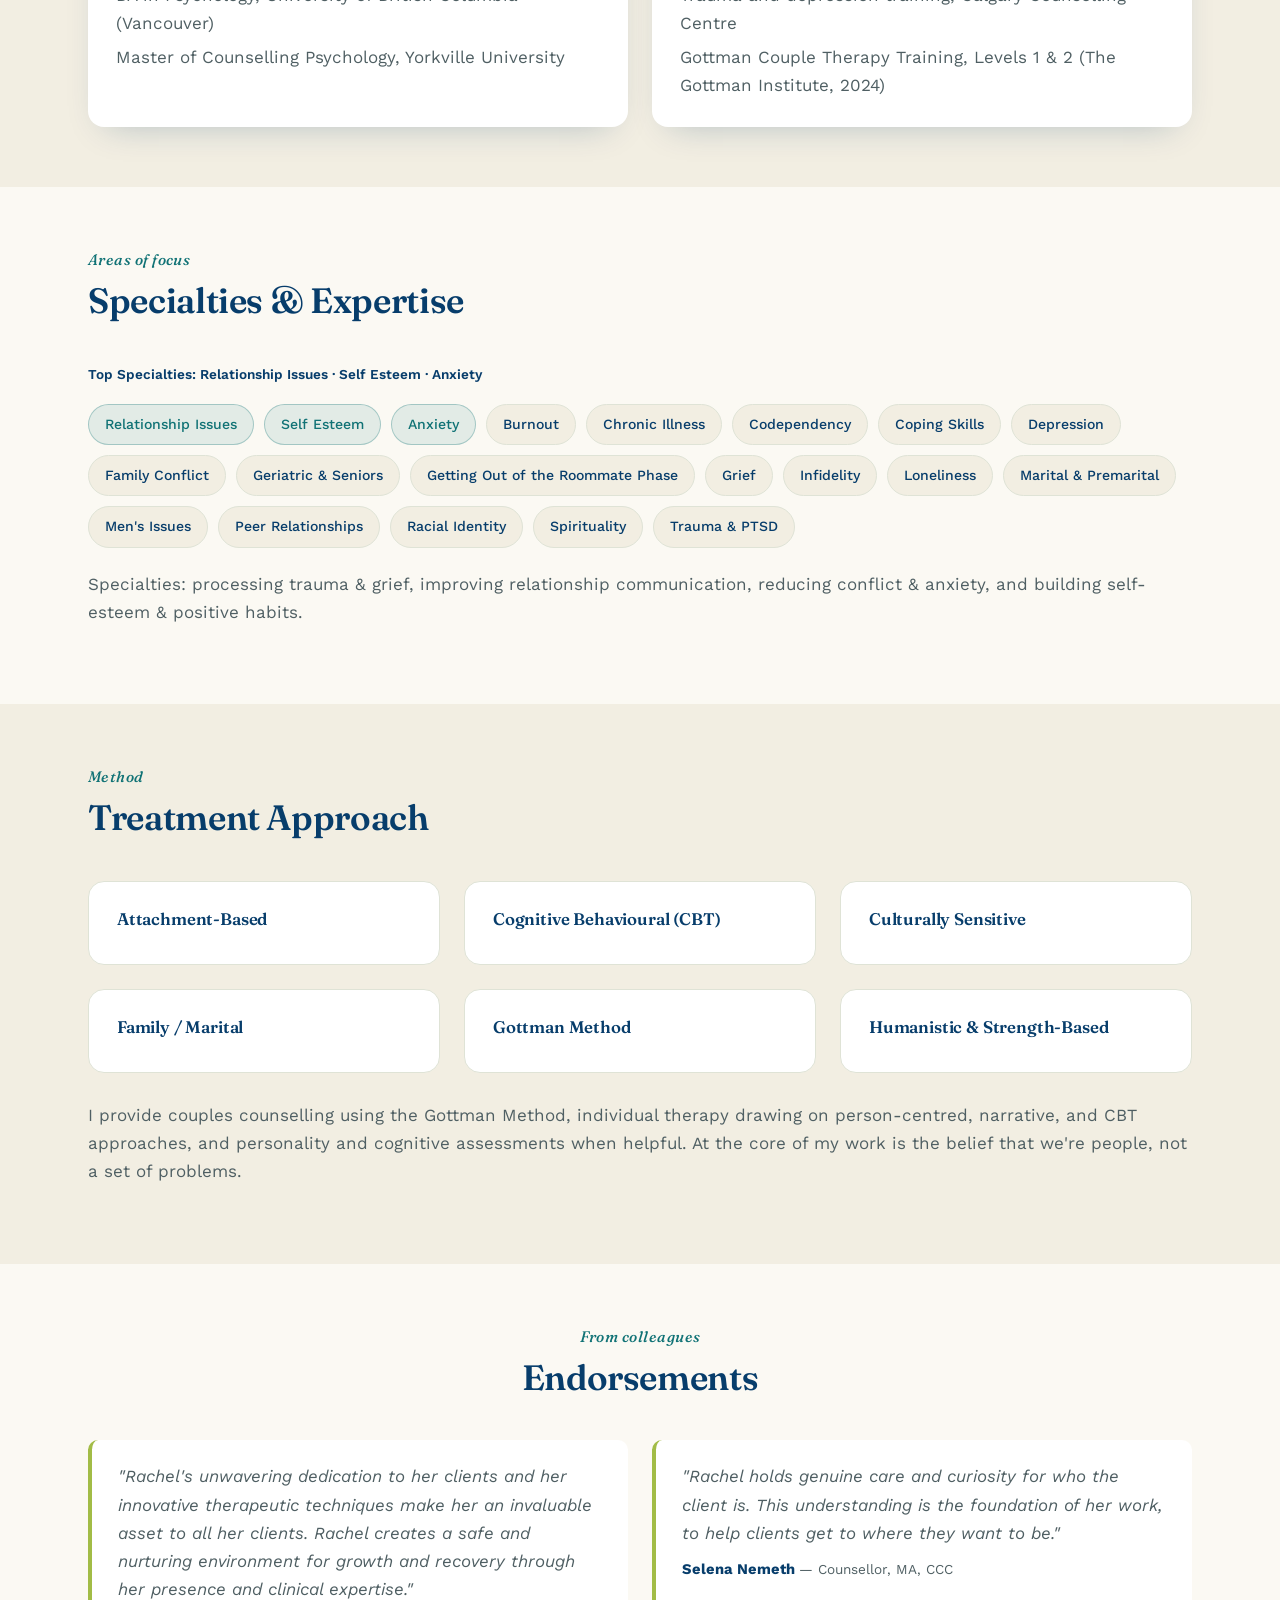
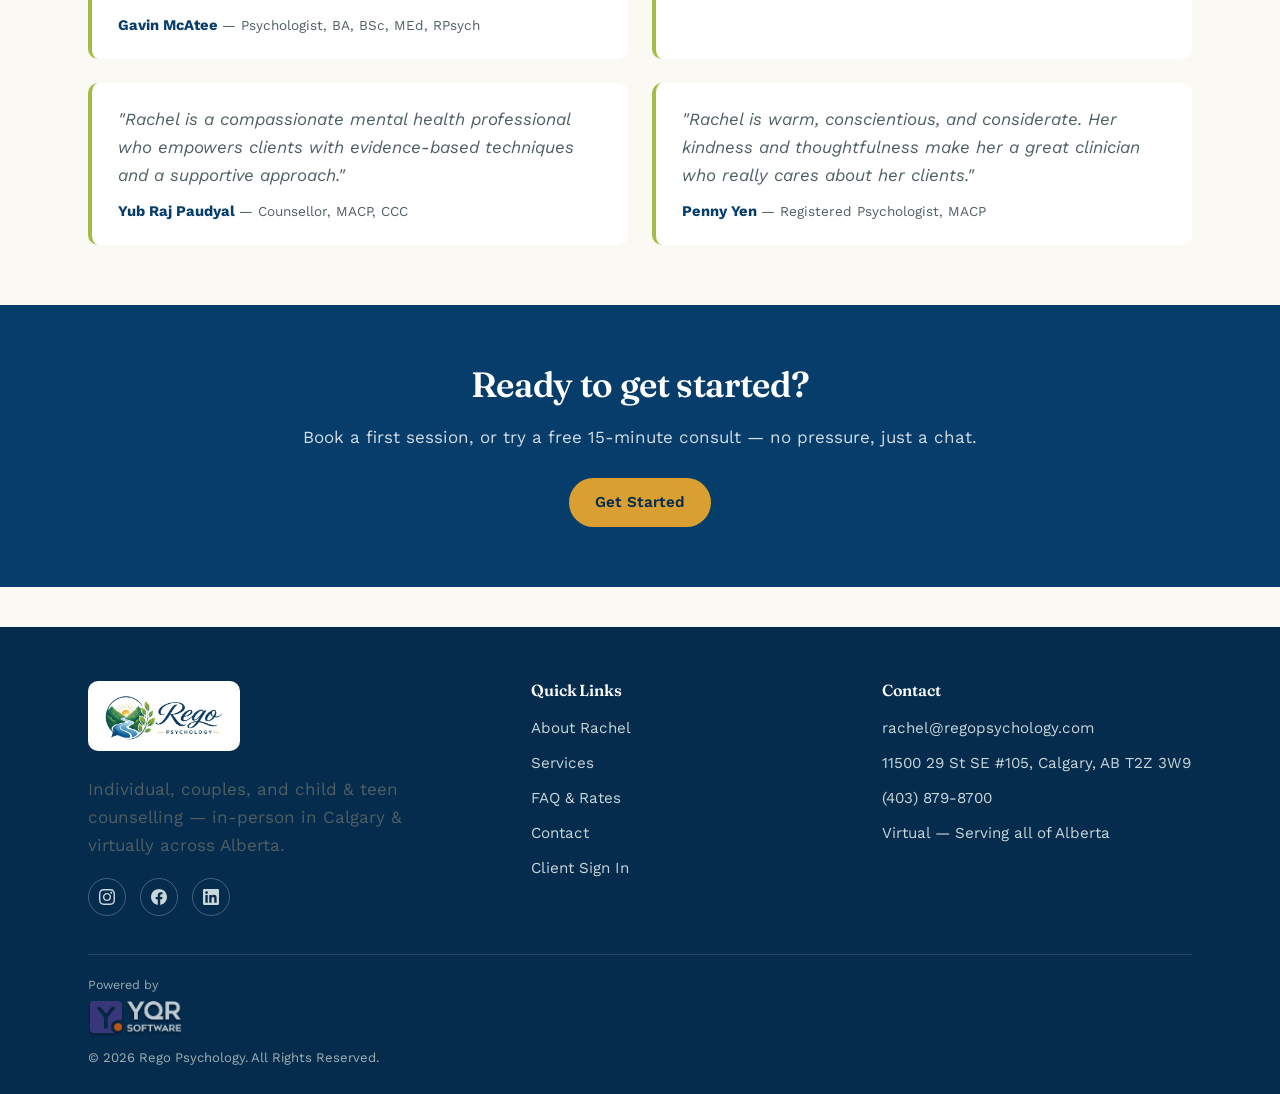
==== commit f7967a2f: "Revert "Restore original Rachel headshot" Keeps the updated headshot (rachel-headshot-2.jpg) on home" ====
--- a/about.html
+++ b/about.html
@@ -65,7 +65,7 @@
   <div class="wrap">
     <div class="about-grid" style="display: grid; grid-template-columns: 0.85fr 1.15fr; gap: 56px; align-items: start;">
       <div>
-        <div class="hero-photo" style="aspect-ratio: 4/5;"><img src="assets-final/rachelheadshot.jpeg" alt="Rachel Rego, Psychologist"></div>
+        <div class="hero-photo" style="aspect-ratio: 4/5;"><img src="assets-final/rachel-headshot-2.jpg" alt="Rachel Rego, Psychologist"></div>
         <div class="card specialty-card" style="margin-top: 20px;">
           <p class="eyebrow" style="margin-bottom: 14px;">Top Specialties</p>
           <div class="specialty-list">
